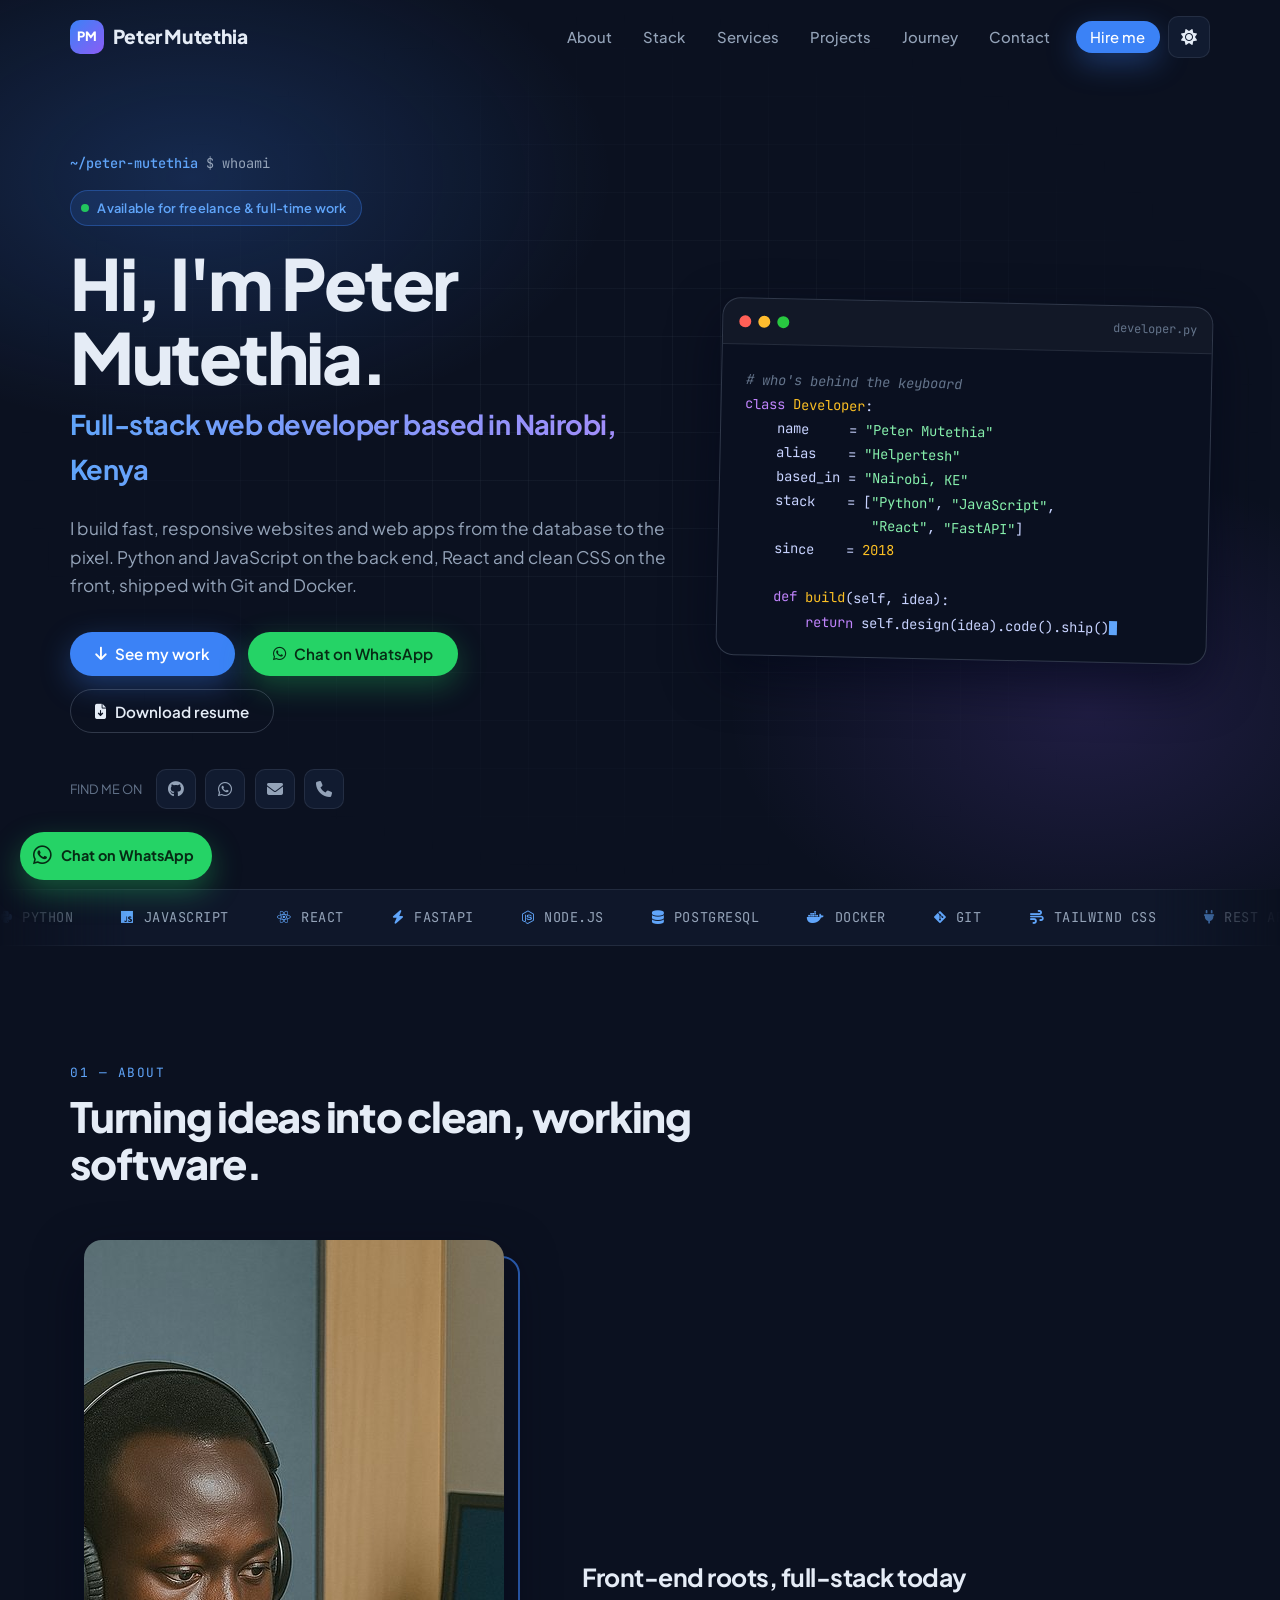
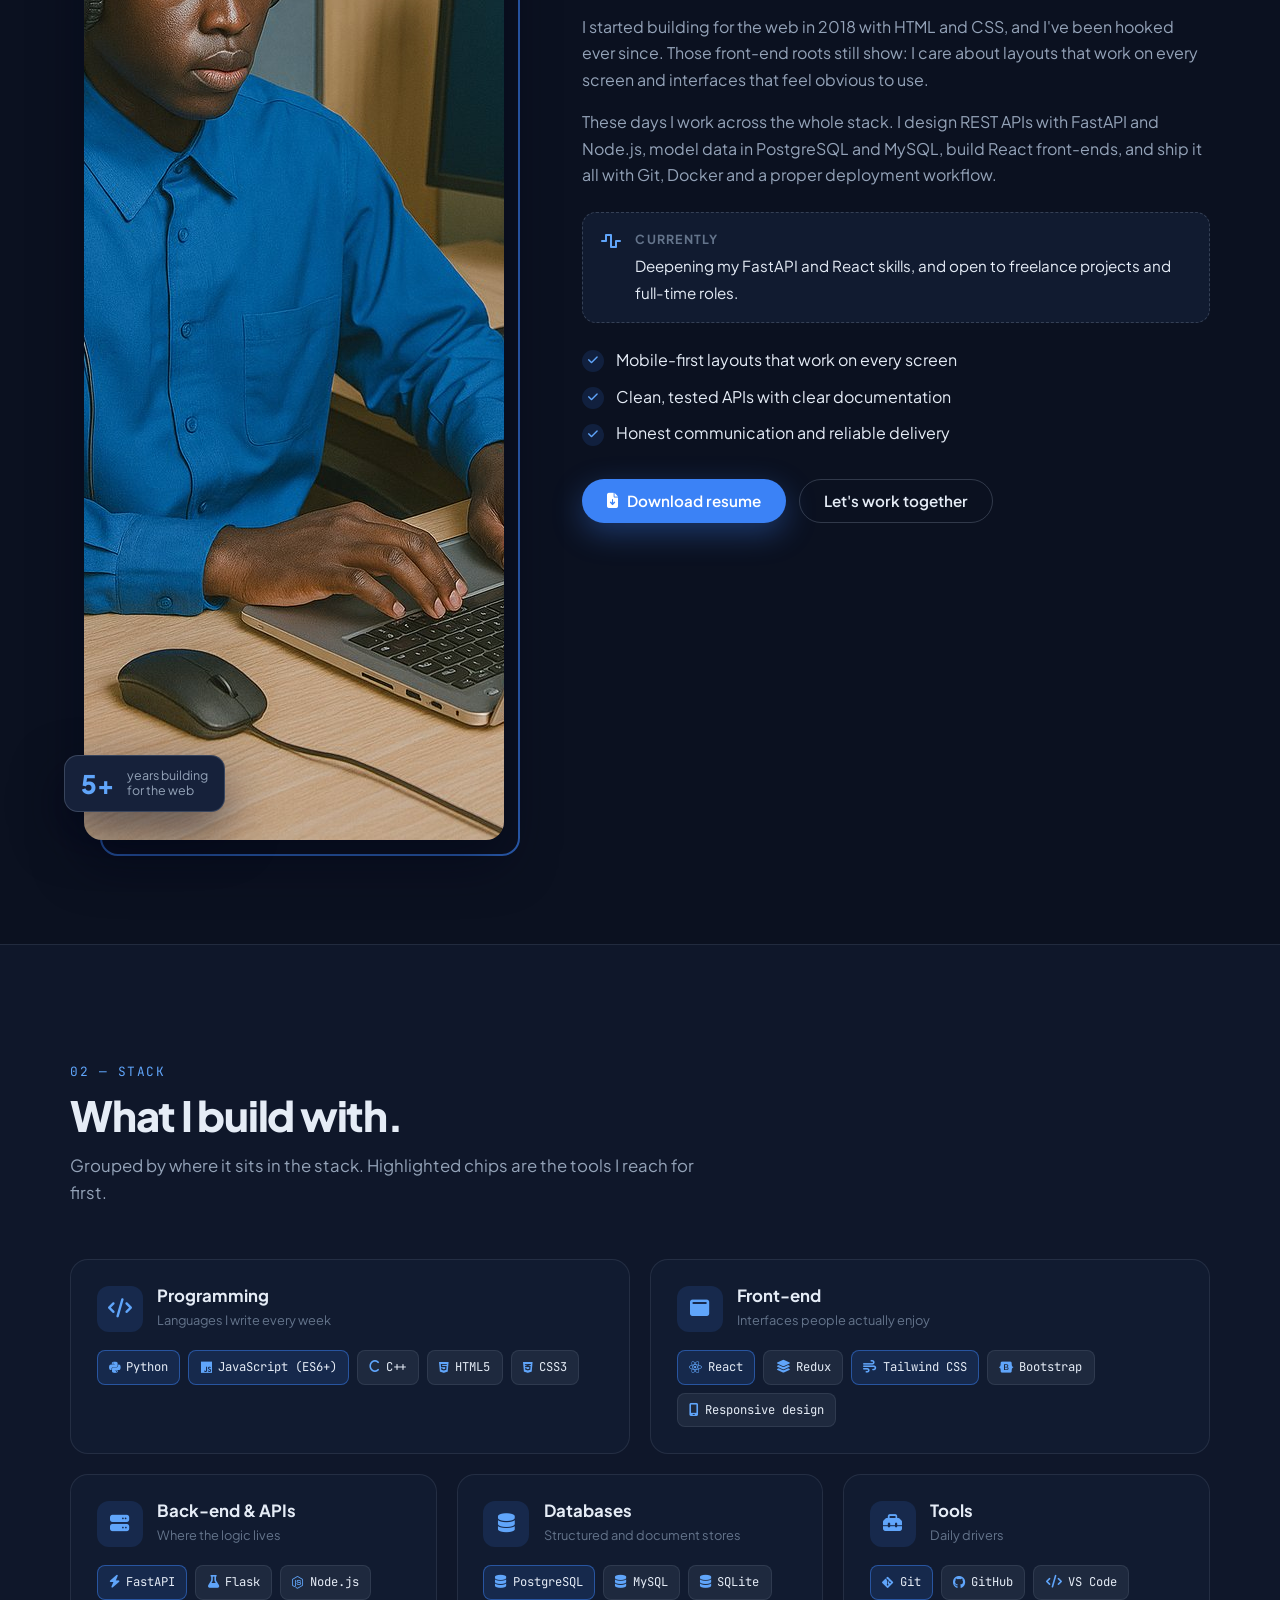
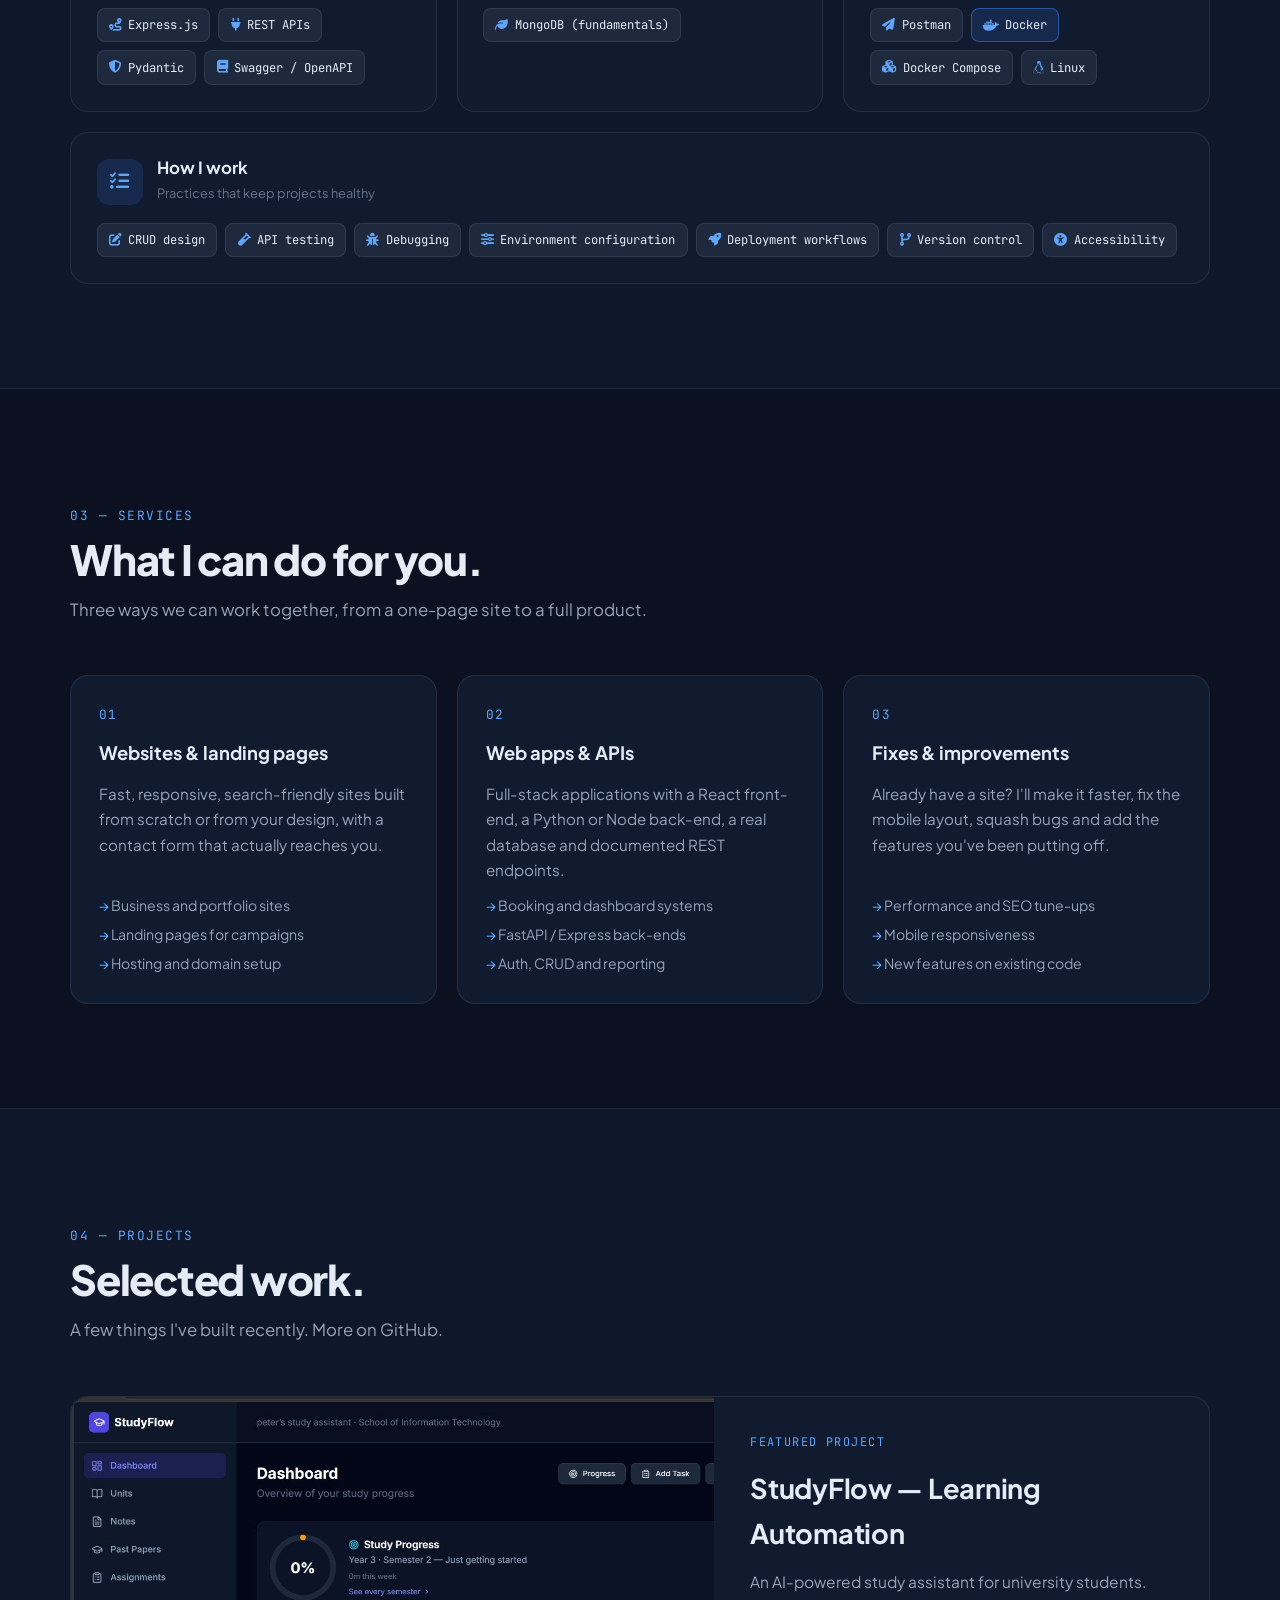
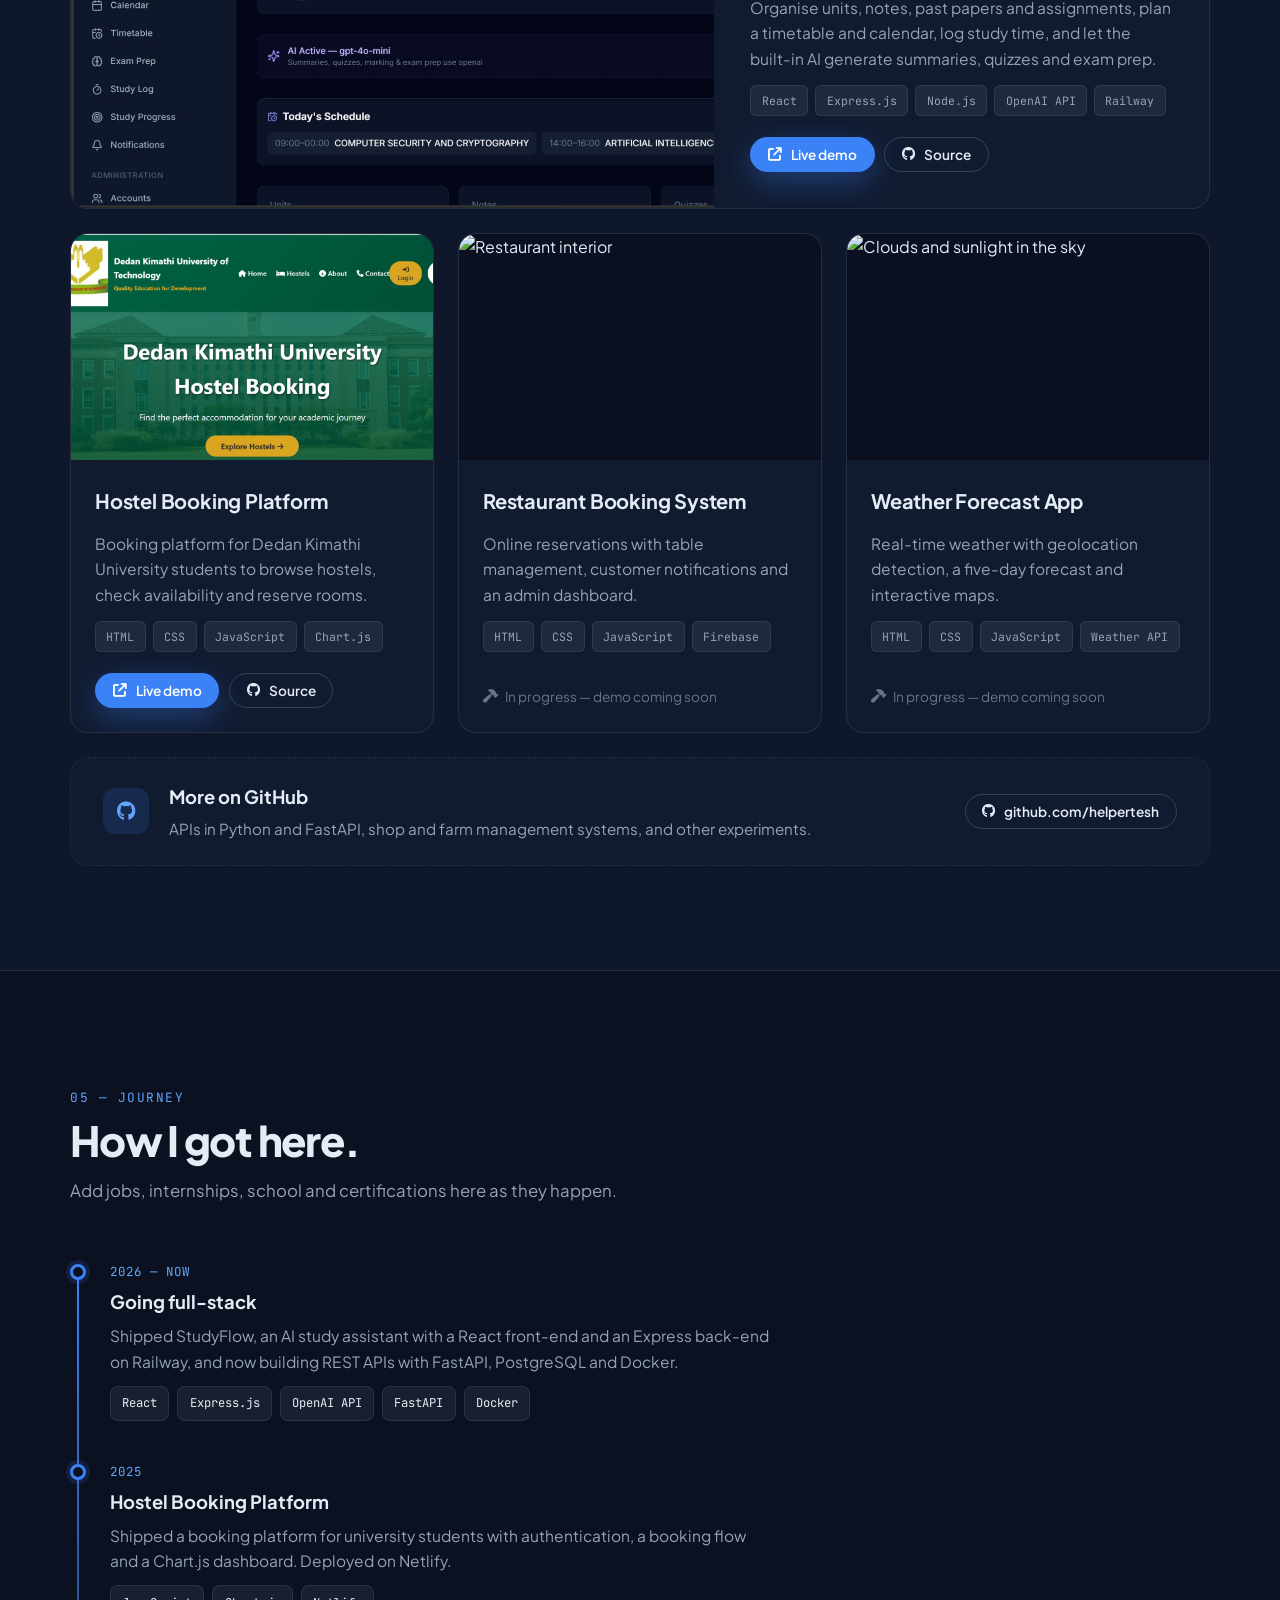
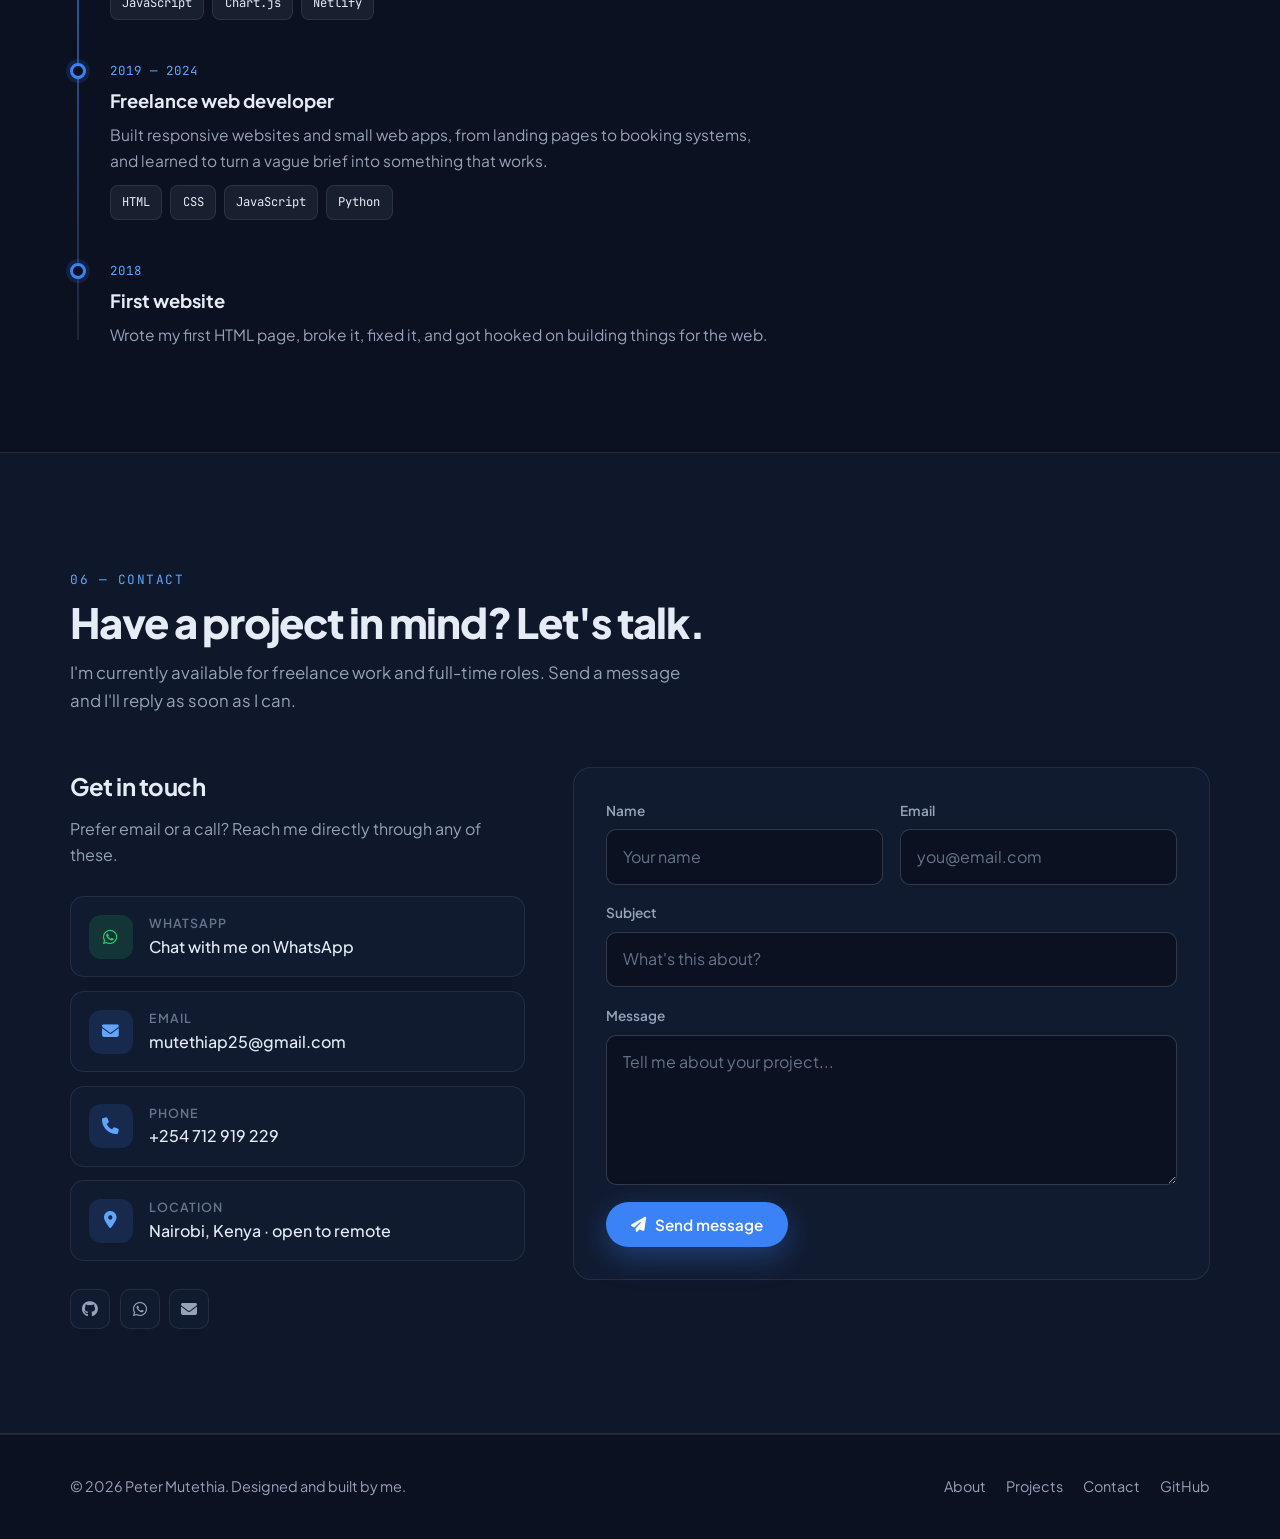
==== index.html @ 131091c8 "Initial commit: portfolio project" ====
<!DOCTYPE html>
<html lang="en" data-theme="dark">
<head>
    <meta charset="UTF-8">
    <meta name="viewport" content="width=device-width, initial-scale=1.0">
    <title>Peter Mutethia | Full-Stack Web Developer</title>
    <meta name="description" content="Peter Mutethia (Helpertesh) is a full-stack web developer in Nairobi, Kenya, building fast, responsive websites and web apps with Python, JavaScript, React and FastAPI.">
    <meta name="theme-color" content="#0b1120">

    <!-- Social sharing (what shows up when you paste the link in WhatsApp, LinkedIn, X) -->
    <meta property="og:type" content="website">
    <meta property="og:title" content="Peter Mutethia | Full-Stack Web Developer">
    <meta property="og:description" content="Fast, responsive websites and web apps. Python, JavaScript, React, FastAPI. Based in Nairobi, Kenya.">
    <meta property="og:image" content="assets/peter.jpg">
    <meta name="twitter:card" content="summary_large_image">

    <link rel="icon" href="data:image/svg+xml,%3Csvg xmlns='http://www.w3.org/2000/svg' viewBox='0 0 64 64'%3E%3Crect width='64' height='64' rx='14' fill='%233b82f6'/%3E%3Ctext x='32' y='43' font-family='Arial' font-weight='700' font-size='32' fill='white' text-anchor='middle'%3EPM%3C/text%3E%3C/svg%3E">
    <link rel="preconnect" href="https://fonts.googleapis.com">
    <link rel="preconnect" href="https://fonts.gstatic.com" crossorigin>
    <link href="https://fonts.googleapis.com/css2?family=Plus+Jakarta+Sans:wght@400;500;600;700;800&family=JetBrains+Mono:wght@400;500&display=swap" rel="stylesheet">
    <link rel="stylesheet" href="https://cdnjs.cloudflare.com/ajax/libs/font-awesome/6.4.0/css/all.min.css">
    <script src="https://cdn.jsdelivr.net/npm/emailjs-com@3.2.0/dist/email.min.js"></script>

    <!-- Structured data so Google understands who this page is about -->
    <script type="application/ld+json">
    {
      "@context": "https://schema.org",
      "@type": "Person",
      "name": "Peter Mutethia",
      "alternateName": "Helpertesh",
      "jobTitle": "Full-Stack Web Developer",
      "email": "mailto:mutethiap25@gmail.com",
      "telephone": "+254712919229",
      "address": { "@type": "PostalAddress", "addressLocality": "Nairobi", "addressCountry": "KE" },
      "sameAs": ["https://github.com/helpertesh"]
    }
    </script>

    <style>
        :root {
            --bg: #0b1120;
            --bg-2: #0f172a;
            --card: #111b30;
            --card-2: #16213a;
            --border: rgba(148, 163, 184, 0.14);
            --border-strong: rgba(148, 163, 184, 0.28);
            --grid: rgba(148, 163, 184, 0.06);
            --text: #e5ecf6;
            --muted: #94a3b8;
            --muted-2: #64748b;
            --accent: #3b82f6;
            --accent-2: #60a5fa;
            --accent-soft: rgba(59, 130, 246, 0.14);
            --glow-1: rgba(59, 130, 246, 0.22);
            --glow-2: rgba(139, 92, 246, 0.16);
            --success: #22c55e;
            --error: #ef4444;
            --radius: 18px;
            --radius-sm: 10px;
            --shadow: 0 20px 50px rgba(2, 6, 23, 0.55);
            --ease: cubic-bezier(0.22, 1, 0.36, 1);
        }
        :root[data-theme="light"] {
            --bg: #f6f8fc;
            --bg-2: #eef2f8;
            --card: #ffffff;
            --card-2: #f1f5fb;
            --border: rgba(15, 23, 42, 0.08);
            --border-strong: rgba(15, 23, 42, 0.16);
            --grid: rgba(15, 23, 42, 0.05);
            --text: #0f172a;
            --muted: #475569;
            --muted-2: #64748b;
            --accent: #2563eb;
            --accent-2: #1d4ed8;
            --accent-soft: rgba(37, 99, 235, 0.1);
            --glow-1: rgba(37, 99, 235, 0.14);
            --glow-2: rgba(139, 92, 246, 0.12);
            --shadow: 0 20px 50px rgba(15, 23, 42, 0.12);
        }

        *, *::before, *::after { box-sizing: border-box; margin: 0; padding: 0; }
        html { scroll-behavior: smooth; }
        body {
            font-family: 'Plus Jakarta Sans', system-ui, -apple-system, 'Segoe UI', sans-serif;
            background: var(--bg); color: var(--text); line-height: 1.65;
            -webkit-font-smoothing: antialiased; overflow-x: hidden;
            transition: background .3s, color .3s;
        }
        img { display: block; max-width: 100%; }
        a { color: inherit; text-decoration: none; }
        ul { list-style: none; }
        button, input, textarea { font: inherit; color: inherit; }
        ::selection { background: var(--accent); color: #fff; }
        .container { width: min(1140px, 100% - 2rem); margin: 0 auto; }
        .mono { font-family: 'JetBrains Mono', monospace; }

        /* ---------- Buttons ---------- */
        .btn {
            display: inline-flex; align-items: center; gap: .55rem;
            padding: .85rem 1.5rem; border-radius: 999px;
            font-weight: 600; font-size: .95rem; line-height: 1;
            border: 1px solid transparent; cursor: pointer; white-space: nowrap;
            transition: transform .25s var(--ease), background .25s, border-color .25s, box-shadow .25s, color .25s;
        }
        .btn:active { transform: translateY(1px) scale(.99); }
        .btn-primary { background: var(--accent); color: #fff; box-shadow: 0 10px 30px rgba(59, 130, 246, 0.35); }
        .btn-primary:hover { background: var(--accent-2); transform: translateY(-2px); box-shadow: 0 14px 34px rgba(59, 130, 246, 0.45); }
        .btn-ghost { background: transparent; color: var(--text); border-color: var(--border-strong); }
        .btn-ghost:hover { border-color: var(--accent-2); color: var(--accent-2); transform: translateY(-2px); }
        .btn-sm { padding: .6rem 1.05rem; font-size: .85rem; }
        .btn:disabled { opacity: .6; cursor: not-allowed; transform: none; }

        /* ---------- Header ---------- */
        .site-header {
            position: fixed; inset: 0 0 auto 0; z-index: 100; padding: 1rem 0;
            transition: padding .3s, background .3s, border-color .3s;
            border-bottom: 1px solid transparent;
        }
        .site-header.scrolled {
            padding: .6rem 0; background: color-mix(in srgb, var(--bg) 80%, transparent);
            backdrop-filter: blur(14px); -webkit-backdrop-filter: blur(14px);
            border-bottom-color: var(--border);
        }
        .nav { display: flex; align-items: center; justify-content: space-between; gap: 1rem; }
        .logo { font-weight: 800; font-size: 1.2rem; letter-spacing: -.02em; display: inline-flex; align-items: center; gap: .55rem; }
        .logo-mark {
            width: 34px; height: 34px; border-radius: 10px;
            background: linear-gradient(135deg, var(--accent), #8b5cf6);
            display: grid; place-items: center; font-size: .8rem; font-weight: 800; color: #fff; letter-spacing: 0;
        }
        .nav-right { display: flex; align-items: center; gap: .5rem; }
        .nav-links { display: flex; align-items: center; gap: .25rem; }
        .nav-links a {
            padding: .5rem .85rem; border-radius: 999px; font-weight: 500; font-size: .93rem; color: var(--muted);
            transition: color .2s, background .2s;
        }
        .nav-links a:hover, .nav-links a.active { color: var(--text); background: color-mix(in srgb, var(--muted) 12%, transparent); }
        .nav-links a.nav-cta { margin-left: .5rem; color: #fff; background: var(--accent); }
        .nav-links a.nav-cta:hover { background: var(--accent-2); color: #fff; }
        .icon-btn {
            width: 42px; height: 42px; border-radius: 10px; display: grid; place-items: center;
            background: var(--card); border: 1px solid var(--border); cursor: pointer; font-size: 1rem; color: var(--text);
            transition: border-color .2s, color .2s, transform .2s;
        }
        .icon-btn:hover { border-color: var(--accent); color: var(--accent-2); }
        .nav-toggle { display: none; }

        /* ---------- Hero ---------- */
        .hero {
            position: relative; overflow: hidden; padding: 9.5rem 0 5rem;
            min-height: min(100svh, 860px); display: flex; align-items: center;
        }
        .hero::before {
            content: ""; position: absolute; inset: 0; pointer-events: none;
            background:
                radial-gradient(700px 420px at 15% 20%, var(--glow-1), transparent 60%),
                radial-gradient(600px 400px at 85% 80%, var(--glow-2), transparent 60%);
        }
        .hero::after {
            content: ""; position: absolute; inset: 0; pointer-events: none;
            background-image: linear-gradient(var(--grid) 1px, transparent 1px), linear-gradient(90deg, var(--grid) 1px, transparent 1px);
            background-size: 48px 48px;
            mask-image: radial-gradient(ellipse at center, #000 20%, transparent 70%);
            -webkit-mask-image: radial-gradient(ellipse at center, #000 20%, transparent 70%);
        }
        .hero .container { position: relative; z-index: 1; }
        .hero-grid { display: grid; grid-template-columns: minmax(0, 1.1fr) minmax(0, .9fr); gap: 3rem; align-items: center; }
        .hero-copy, .hero-code { min-width: 0; }
        .terminal-line { font-family: 'JetBrains Mono', monospace; font-size: .85rem; color: var(--muted); margin-bottom: 1rem; }
        .terminal-line b { color: var(--accent-2); font-weight: 500; }
        .pill {
            display: inline-flex; align-items: center; gap: .55rem; padding: .4rem .9rem .4rem .6rem; border-radius: 999px;
            background: var(--accent-soft); border: 1px solid rgba(59, 130, 246, 0.35);
            color: var(--accent-2); font-size: .8rem; font-weight: 600; letter-spacing: .02em;
        }
        .pill .dot { width: 8px; height: 8px; border-radius: 50%; background: var(--success); animation: pulse 2s infinite; }
        @keyframes pulse {
            0% { box-shadow: 0 0 0 0 rgba(34, 197, 94, .6); }
            70% { box-shadow: 0 0 0 9px rgba(34, 197, 94, 0); }
            100% { box-shadow: 0 0 0 0 rgba(34, 197, 94, 0); }
        }
        .hero h1 { margin: 1.25rem 0 .5rem; font-size: clamp(2.6rem, 6vw, 4.4rem); line-height: 1.05; font-weight: 800; letter-spacing: -.035em; }
        .hero-role {
            font-size: clamp(1.2rem, 2.6vw, 1.7rem); font-weight: 700; letter-spacing: -.02em;
            background: linear-gradient(90deg, var(--accent-2), #a78bfa);
            -webkit-background-clip: text; background-clip: text; color: transparent;
        }
        .lead { margin: 1.4rem 0 2rem; max-width: 52ch; color: var(--muted); font-size: 1.08rem; }
        .hero-actions { display: flex; flex-wrap: wrap; gap: .8rem; }
        .hero-social { display: flex; align-items: center; gap: .6rem; margin-top: 2.25rem; }
        .hero-social span { font-size: .8rem; color: var(--muted-2); margin-right: .25rem; }
        .icon-link {
            width: 40px; height: 40px; border-radius: 10px; display: grid; place-items: center;
            border: 1px solid var(--border); background: var(--card); color: var(--muted); transition: all .25s var(--ease);
        }
        .icon-link:hover { color: var(--accent-2); border-color: var(--accent); background: var(--accent-soft); transform: translateY(-2px); }

        .code-window {
            border-radius: var(--radius); background: #0a1020; border: 1px solid rgba(148,163,184,.28);
            box-shadow: var(--shadow); overflow: hidden; transform: rotate(1.2deg); transition: transform .6s var(--ease);
        }
        .code-window:hover { transform: rotate(0deg) translateY(-4px); }
        .code-bar { display: flex; align-items: center; gap: .45rem; padding: .8rem 1rem; background: rgba(255,255,255,.03); border-bottom: 1px solid rgba(148,163,184,.14); }
        .code-bar i { width: 12px; height: 12px; border-radius: 50%; display: block; }
        .code-bar i:nth-child(1) { background: #ff5f57; } .code-bar i:nth-child(2) { background: #febc2e; } .code-bar i:nth-child(3) { background: #28c840; }
        .code-bar span { margin-left: auto; font-family: 'JetBrains Mono', monospace; font-size: .75rem; color: #64748b; }
        .code-window pre { margin: 0; padding: 1.4rem 1.5rem; font-family: 'JetBrains Mono', monospace; font-size: .86rem; line-height: 1.75; color: #c7d2fe; overflow-x: auto; }
        .kw { color: #c084fc; } .fn { color: #fbbf24; } .str { color: #86efac; } .pr { color: #7dd3fc; } .cm { color: #64748b; font-style: italic; }
        .cursor { display: inline-block; width: 8px; height: 1em; background: #60a5fa; vertical-align: -2px; animation: blink 1s steps(2) infinite; }
        @keyframes blink { to { visibility: hidden; } }

        /* ---------- Ticker ---------- */
        .ticker {
            border-top: 1px solid var(--border); border-bottom: 1px solid var(--border);
            background: var(--bg-2); overflow: hidden; padding: 1rem 0;
            mask-image: linear-gradient(90deg, transparent, #000 10%, #000 90%, transparent);
            -webkit-mask-image: linear-gradient(90deg, transparent, #000 10%, #000 90%, transparent);
        }
        .ticker-track { display: flex; gap: 3rem; width: max-content; animation: scroll 36s linear infinite; }
        .ticker-track span { display: inline-flex; align-items: center; gap: .6rem; font-family: 'JetBrains Mono', monospace; font-size: .85rem; color: var(--muted); letter-spacing: .04em; text-transform: uppercase; }
        .ticker-track span i { color: var(--accent-2); }
        @keyframes scroll { to { transform: translateX(-50%); } }

        /* ---------- Sections ---------- */
        .section { padding: 6.5rem 0; }
        .section-alt { background: var(--bg-2); border-top: 1px solid var(--border); border-bottom: 1px solid var(--border); }
        .section-head { max-width: 640px; margin-bottom: 3.25rem; }
        .section-head .eyebrow { font-family: 'JetBrains Mono', monospace; font-size: .8rem; letter-spacing: .12em; text-transform: uppercase; color: var(--accent-2); margin-bottom: .6rem; }
        .section-head h2 { font-size: clamp(1.9rem, 4vw, 2.6rem); letter-spacing: -.03em; font-weight: 800; line-height: 1.15; }
        .section-head p { margin-top: .75rem; color: var(--muted); font-size: 1.05rem; }

        /* ---------- About ---------- */
        .about-grid { display: grid; grid-template-columns: minmax(0, 5fr) minmax(0, 7fr); gap: 4rem; align-items: center; }
        .about-photo { position: relative; max-width: 420px; justify-self: center; }
        .about-photo::before { content: ""; position: absolute; inset: 0; border-radius: var(--radius); border: 2px solid var(--accent); transform: translate(16px, 16px); opacity: .7; z-index: 0; }
        .about-photo img { position: relative; z-index: 1; border-radius: var(--radius); aspect-ratio: 4 / 5; object-fit: cover; object-position: center top; box-shadow: var(--shadow); }
        .about-badge {
            position: absolute; z-index: 2; left: -1.25rem; bottom: 1.75rem;
            background: var(--card-2); border: 1px solid var(--border-strong); border-radius: 14px; padding: .8rem 1rem; box-shadow: var(--shadow);
            display: flex; align-items: center; gap: .8rem;
        }
        .about-badge .num { font-size: 1.6rem; font-weight: 800; line-height: 1; color: var(--accent-2); }
        .about-badge .lbl { font-size: .78rem; color: var(--muted); line-height: 1.2; }
        .about-text h3 { font-size: 1.55rem; letter-spacing: -.02em; margin-bottom: 1rem; }
        .about-text p { color: var(--muted); margin-bottom: 1rem; }
        .now-box {
            display: flex; gap: .9rem; align-items: flex-start; margin: 1.5rem 0;
            padding: 1rem 1.1rem; border-radius: 14px; background: var(--card); border: 1px dashed var(--border-strong);
        }
        .now-box i { color: var(--accent-2); margin-top: .25rem; }
        .now-box strong { display: block; font-size: .78rem; letter-spacing: .1em; text-transform: uppercase; color: var(--muted-2); margin-bottom: .2rem; }
        .now-box span { color: var(--text); font-size: .95rem; }
        .checklist { display: grid; gap: .65rem; margin: 0 0 2rem; }
        .checklist li { display: flex; align-items: flex-start; gap: .75rem; }
        .checklist i { flex: none; width: 22px; height: 22px; border-radius: 50%; display: grid; place-items: center; background: var(--accent-soft); color: var(--accent-2); font-size: .7rem; margin-top: .2rem; }
        .about-actions { display: flex; flex-wrap: wrap; gap: .8rem; }

        /* ---------- Stack (bento) ---------- */
        .stack-grid { display: grid; grid-template-columns: repeat(6, 1fr); gap: 1.25rem; }
        .stack-card {
            position: relative; overflow: hidden; grid-column: span 2;
            padding: 1.6rem; border-radius: var(--radius); background: var(--card); border: 1px solid var(--border);
            transition: transform .35s var(--ease), border-color .3s, box-shadow .3s;
        }
        .stack-card.wide { grid-column: span 3; }
        .stack-card.full { grid-column: span 6; }
        .stack-card::after { content: ""; position: absolute; inset: 0; opacity: 0; transition: opacity .3s; background: radial-gradient(400px 160px at 20% 0%, var(--glow-1), transparent 60%); pointer-events: none; }
        .stack-card:hover { transform: translateY(-6px); border-color: rgba(59,130,246,.45); box-shadow: var(--shadow); }
        .stack-card:hover::after { opacity: 1; }
        .stack-card > * { position: relative; z-index: 1; }
        .stack-top { display: flex; align-items: center; gap: .9rem; margin-bottom: 1.1rem; }
        .stack-icon { width: 46px; height: 46px; border-radius: 12px; display: grid; place-items: center; background: var(--accent-soft); color: var(--accent-2); font-size: 1.2rem; flex: none; }
        .stack-card h3 { font-size: 1.05rem; line-height: 1.2; }
        .stack-card .stack-sub { font-size: .8rem; color: var(--muted-2); }
        .chips { display: flex; flex-wrap: wrap; gap: .5rem; }
        .chips li {
            font-family: 'JetBrains Mono', monospace; font-size: .76rem; padding: .4rem .7rem; border-radius: 8px;
            background: color-mix(in srgb, var(--muted) 10%, transparent); color: var(--text); border: 1px solid var(--border);
            display: inline-flex; align-items: center; gap: .4rem; transition: border-color .2s, color .2s;
        }
        .chips li i { color: var(--accent-2); font-size: .8rem; }
        .chips li.hot { border-color: rgba(59,130,246,.5); background: var(--accent-soft); }
        .stack-card:hover .chips li { border-color: var(--border-strong); }

        /* ---------- Services ---------- */
        .services-grid { display: grid; grid-template-columns: repeat(3, 1fr); gap: 1.25rem; }
        .service-card {
            padding: 1.75rem; border-radius: var(--radius); background: var(--card); border: 1px solid var(--border);
            display: flex; flex-direction: column; gap: .8rem; transition: transform .35s var(--ease), border-color .3s, box-shadow .3s;
        }
        .service-card:hover { transform: translateY(-6px); border-color: rgba(59,130,246,.45); box-shadow: var(--shadow); }
        .service-num { font-family: 'JetBrains Mono', monospace; font-size: .8rem; color: var(--accent-2); letter-spacing: .1em; }
        .service-card h3 { font-size: 1.15rem; }
        .service-card p { color: var(--muted); font-size: .95rem; flex: 1; }
        .service-card ul { display: grid; gap: .35rem; font-size: .88rem; color: var(--muted); }
        .service-card ul li::before { content: "→ "; color: var(--accent-2); }

        /* ---------- Timeline ---------- */
        .timeline { position: relative; max-width: 760px; }
        .timeline::before { content: ""; position: absolute; left: 7px; top: 8px; bottom: 8px; width: 2px; background: linear-gradient(var(--accent), var(--border)); }
        .tl-item { position: relative; padding: 0 0 2.25rem 2.5rem; }
        .tl-item:last-child { padding-bottom: 0; }
        .tl-item::before {
            content: ""; position: absolute; left: 0; top: .45rem; width: 16px; height: 16px; border-radius: 50%;
            background: var(--bg); border: 3px solid var(--accent); box-shadow: 0 0 0 4px var(--accent-soft);
        }
        .tl-date { font-family: 'JetBrains Mono', monospace; font-size: .78rem; letter-spacing: .08em; text-transform: uppercase; color: var(--accent-2); }
        .tl-item h3 { font-size: 1.15rem; margin: .25rem 0 .35rem; }
        .tl-item p { color: var(--muted); font-size: .97rem; max-width: 60ch; }
        .tl-item .chips { margin-top: .7rem; }

        /* ---------- Projects ---------- */
        .projects-grid { display: grid; grid-template-columns: repeat(3, 1fr); gap: 1.5rem; }
        .project-card {
            display: flex; flex-direction: column; overflow: hidden;
            border-radius: var(--radius); background: var(--card); border: 1px solid var(--border);
            transition: transform .35s var(--ease), border-color .3s, box-shadow .3s;
        }
        .project-card:hover { transform: translateY(-6px); border-color: var(--border-strong); box-shadow: var(--shadow); }
        .project-card.featured { grid-column: span 3; display: grid; grid-template-columns: minmax(0, 1.3fr) minmax(0, 1fr); }
        .project-thumb { position: relative; display: block; overflow: hidden; aspect-ratio: 16 / 10; background: #0a1020; }
        .project-card.featured .project-thumb { aspect-ratio: auto; min-height: 320px; }
        .project-thumb img { width: 100%; height: 100%; object-fit: cover; object-position: top; transition: transform .7s var(--ease); }
        .project-card:hover .project-thumb img { transform: scale(1.05); }
        .project-thumb .overlay { position: absolute; inset: 0; display: grid; place-items: center; background: rgba(11, 17, 32, 0.55); opacity: 0; transition: opacity .3s; }
        .project-thumb:hover .overlay, .project-thumb:focus-visible .overlay { opacity: 1; }
        .project-thumb .overlay span { display: inline-flex; align-items: center; gap: .5rem; padding: .7rem 1.2rem; border-radius: 999px; background: #fff; color: #0b1120; font-weight: 700; font-size: .9rem; }
        .project-body { padding: 1.5rem; display: flex; flex-direction: column; gap: .85rem; flex: 1; }
        .project-card.featured .project-body { padding: 2.25rem; justify-content: center; }
        .project-kicker { font-family: 'JetBrains Mono', monospace; font-size: .74rem; letter-spacing: .12em; text-transform: uppercase; color: var(--accent-2); }
        .project-body h3 { font-size: 1.25rem; letter-spacing: -.01em; }
        .project-card.featured h3 { font-size: 1.7rem; }
        .project-body p { color: var(--muted); font-size: .97rem; }
        .tags { display: flex; flex-wrap: wrap; gap: .45rem; }
        .tags li { font-family: 'JetBrains Mono', monospace; font-size: .72rem; padding: .3rem .65rem; border-radius: 6px; background: color-mix(in srgb, var(--muted) 10%, transparent); color: var(--muted); border: 1px solid var(--border); }
        .project-links { display: flex; flex-wrap: wrap; gap: .6rem; margin-top: auto; padding-top: .5rem; }
        .soon { font-size: .85rem; color: var(--muted-2); display: inline-flex; align-items: center; gap: .45rem; }
        .more-card { grid-column: 1 / -1; flex-direction: row; align-items: center; gap: 1.25rem; padding: 1.5rem 2rem; border-style: dashed; }
        .more-card .stack-icon { margin: 0; }
        .more-card h3 { font-size: 1.15rem; margin-bottom: .2rem; }
        .more-card p { color: var(--muted); font-size: .95rem; }
        .more-card .btn { margin-left: auto; }

        /* ---------- Contact ---------- */
        .contact-grid { display: grid; grid-template-columns: minmax(0, 5fr) minmax(0, 7fr); gap: 3rem; align-items: start; }
        .contact-aside h3 { font-size: 1.5rem; letter-spacing: -.02em; margin-bottom: .6rem; }
        .contact-aside > p { color: var(--muted); margin-bottom: 1.75rem; }
        .contact-list { display: grid; gap: .85rem; margin-bottom: 1.75rem; }
        .contact-list li { display: flex; align-items: center; gap: 1rem; padding: 1rem 1.1rem; border-radius: 14px; background: var(--card); border: 1px solid var(--border); transition: border-color .25s, transform .25s var(--ease); }
        .contact-list li:hover { border-color: rgba(59,130,246,.45); transform: translateX(4px); }
        .contact-icon { flex: none; width: 44px; height: 44px; border-radius: 12px; display: grid; place-items: center; background: var(--accent-soft); color: var(--accent-2); font-size: 1.05rem; }
        .contact-list strong { display: block; font-size: .78rem; color: var(--muted-2); text-transform: uppercase; letter-spacing: .08em; font-weight: 600; }
        .contact-list a, .contact-list span.val { font-weight: 500; }
        .contact-list a:hover { color: var(--accent-2); }
        .social-row { display: flex; gap: .6rem; }
        .contact-form { padding: 2rem; border-radius: var(--radius); background: var(--card); border: 1px solid var(--border); display: grid; gap: 1.1rem; }
        .form-row { display: grid; grid-template-columns: 1fr 1fr; gap: 1.1rem; }
        .field { display: grid; gap: .45rem; }
        .field label { font-size: .85rem; font-weight: 600; color: var(--muted); }
        .field input, .field textarea { width: 100%; padding: .85rem 1rem; border-radius: var(--radius-sm); background: var(--bg); border: 1px solid var(--border-strong); color: var(--text); transition: border-color .2s, box-shadow .2s; }
        .field input::placeholder, .field textarea::placeholder { color: var(--muted-2); }
        .field input:focus, .field textarea:focus { outline: none; border-color: var(--accent); box-shadow: 0 0 0 4px rgba(59,130,246,.18); }
        .field textarea { resize: vertical; min-height: 150px; }
        .contact-form .btn { justify-self: start; }

        /* ---------- WhatsApp ---------- */
        .wa { --wa: #25d366; }
        .icon-link.wa:hover, .contact-list li.wa:hover { border-color: var(--wa); }
        .icon-link.wa:hover { color: var(--wa); background: rgba(37, 211, 102, .12); }
        .contact-list li.wa .contact-icon { background: rgba(37, 211, 102, .14); color: var(--wa); }
        .contact-list li.wa a:hover { color: var(--wa); }
        .btn-wa { background: #25d366; color: #062b14; box-shadow: 0 10px 30px rgba(37, 211, 102, .3); }
        .btn-wa:hover { background: #2ee07a; transform: translateY(-2px); box-shadow: 0 14px 34px rgba(37, 211, 102, .4); color: #062b14; }
        .wa-float {
            position: fixed; left: 1.25rem; bottom: 1.25rem; z-index: 95;
            display: inline-flex; align-items: center; gap: .6rem; padding: .75rem 1.1rem .75rem .8rem;
            border-radius: 999px; background: #25d366; color: #062b14; font-weight: 700; font-size: .9rem;
            box-shadow: 0 12px 30px rgba(37, 211, 102, .35); transition: transform .25s var(--ease), box-shadow .25s;
        }
        .wa-float i { font-size: 1.35rem; }
        .wa-float:hover { transform: translateY(-3px); box-shadow: 0 16px 36px rgba(37, 211, 102, .45); }
        @media (max-width: 768px) {
            .wa-float { padding: .8rem; }
            .wa-float span { display: none; }
        }

        /* ---------- Footer ---------- */
        .site-footer { padding: 2.5rem 0; border-top: 1px solid var(--border); }
        .footer-inner { display: flex; flex-wrap: wrap; align-items: center; justify-content: space-between; gap: 1rem; color: var(--muted); font-size: .9rem; }
        .footer-links { display: flex; gap: 1.25rem; }
        .footer-links a:hover { color: var(--accent-2); }

        /* ---------- Toast + back to top ---------- */
        .toast {
            position: fixed; left: 50%; bottom: 1.5rem; z-index: 200; transform: translate(-50%, 20px); opacity: 0; pointer-events: none;
            padding: .9rem 1.3rem; border-radius: 12px; font-weight: 600; font-size: .92rem;
            background: var(--card-2); border: 1px solid var(--border-strong); color: var(--text); box-shadow: var(--shadow);
            transition: transform .35s var(--ease), opacity .3s; display: flex; align-items: center; gap: .6rem; max-width: calc(100% - 2rem);
        }
        .toast.show { transform: translate(-50%, 0); opacity: 1; }
        .toast.success { border-color: rgba(34,197,94,.5); } .toast.success i { color: var(--success); }
        .toast.error { border-color: rgba(239,68,68,.5); } .toast.error i { color: var(--error); }
        .to-top {
            position: fixed; right: 1.25rem; bottom: 1.25rem; z-index: 90; width: 44px; height: 44px; border-radius: 12px; display: grid; place-items: center;
            background: var(--card-2); border: 1px solid var(--border-strong); color: var(--text); cursor: pointer;
            opacity: 0; transform: translateY(10px); pointer-events: none; transition: opacity .3s, transform .3s var(--ease), border-color .2s;
        }
        .to-top.show { opacity: 1; transform: none; pointer-events: auto; }
        .to-top:hover { border-color: var(--accent); color: var(--accent-2); }

        /* ---------- Reveal ---------- */
        .reveal { opacity: 0; transform: translateY(24px); transition: opacity .7s var(--ease), transform .7s var(--ease); }
        .reveal.visible { opacity: 1; transform: none; }
        .delay-1 { transition-delay: .12s; } .delay-2 { transition-delay: .24s; } .delay-3 { transition-delay: .36s; }
        @media (prefers-reduced-motion: reduce) {
            *, *::before, *::after { animation: none !important; transition: none !important; }
            .reveal { opacity: 1; transform: none; } html { scroll-behavior: auto; }
        }

        /* ---------- Responsive ---------- */
        @media (max-width: 1024px) {
            .hero-grid { grid-template-columns: 1fr; gap: 2.5rem; }
            .code-window { max-width: 560px; transform: none; }
            .projects-grid, .services-grid { grid-template-columns: repeat(2, 1fr); }
            .project-card.featured { grid-column: span 2; grid-template-columns: 1fr; }
            .project-card.featured .project-thumb { aspect-ratio: 16 / 9; min-height: 0; }
            .stack-grid { grid-template-columns: repeat(2, 1fr); }
            .stack-card, .stack-card.wide { grid-column: span 1; }
            .stack-card.full { grid-column: span 2; }
            .about-grid { grid-template-columns: 1fr; gap: 3rem; }
            .about-photo { max-width: 360px; }
            .contact-grid { grid-template-columns: 1fr; }
        }
        @media (max-width: 768px) {
            .section { padding: 4.5rem 0; }
            .hero { padding: 7.5rem 0 4rem; min-height: 0; }
            .nav-toggle { display: grid; }
            .nav-links {
                position: absolute; top: calc(100% + .5rem); left: 1rem; right: 1rem;
                flex-direction: column; align-items: stretch; gap: .25rem; padding: .75rem;
                background: var(--bg-2); border: 1px solid var(--border-strong); border-radius: 14px; box-shadow: var(--shadow);
                opacity: 0; transform: translateY(-8px); pointer-events: none; transition: opacity .25s, transform .25s var(--ease);
            }
            .nav-links.open { opacity: 1; transform: none; pointer-events: auto; }
            .nav-links a { padding: .8rem 1rem; }
            .nav-links a.nav-cta { margin: .35rem 0 0; justify-content: center; }
            .projects-grid, .services-grid, .stack-grid { grid-template-columns: 1fr; }
            .project-card.featured, .stack-card.full { grid-column: span 1; }
            .more-card { flex-direction: column; align-items: flex-start; }
            .more-card .btn { margin-left: 0; }
            .form-row { grid-template-columns: 1fr; }
            .contact-form { padding: 1.4rem; }
            .about-badge { left: 0; bottom: -1rem; }
            .about-photo { width: calc(100% - 12px); }
            .about-photo::before { transform: translate(12px, 12px); }
            .code-window pre { font-size: .78rem; padding: 1.1rem; }
            .footer-inner { justify-content: center; text-align: center; }
        }
    </style>
</head>
<body>

    <header class="site-header" id="top">
        <div class="container nav">
            <a href="#top" class="logo"><span class="logo-mark">PM</span>Peter Mutethia</a>
            <div class="nav-right">
                <ul class="nav-links" id="navLinks">
                    <li><a href="#about">About</a></li>
                    <li><a href="#stack">Stack</a></li>
                    <li><a href="#services">Services</a></li>
                    <li><a href="#projects">Projects</a></li>
                    <li><a href="#journey">Journey</a></li>
                    <li><a href="#contact">Contact</a></li>
                    <li><a href="#contact" class="btn btn-primary btn-sm nav-cta">Hire me</a></li>
                </ul>
                <button type="button" class="icon-btn" id="themeToggle" aria-label="Switch to light theme" title="Toggle theme"><i class="fas fa-sun"></i></button>
                <button type="button" class="icon-btn nav-toggle" aria-label="Toggle menu" aria-expanded="false" aria-controls="navLinks"><i class="fas fa-bars"></i></button>
            </div>
        </div>
    </header>

    <main>
        <!-- ============ HERO ============ -->
        <section class="hero" id="home">
            <div class="container hero-grid">
                <div class="hero-copy reveal">
                    <p class="terminal-line"><b>~/peter-mutethia</b> $ whoami</p>
                    <span class="pill"><span class="dot"></span> Available for freelance &amp; full-time work</span>
                    <h1>Hi, I'm Peter Mutethia.</h1>
                    <p class="hero-role">Full-stack web developer based in Nairobi, Kenya</p>
                    <p class="lead">I build fast, responsive websites and web apps from the database to the pixel. Python and JavaScript on the back end, React and clean CSS on the front, shipped with Git and Docker.</p>
                    <div class="hero-actions">
                        <a href="#projects" class="btn btn-primary"><i class="fas fa-arrow-down"></i> See my work</a>
                        <a href="https://wa.me/254712919229?text=Hi%20Peter%2C%20I%20found%20your%20portfolio%20and%20would%20like%20to%20talk%20about%20a%20project." target="_blank" rel="noopener" class="btn btn-wa"><i class="fab fa-whatsapp"></i> Chat on WhatsApp</a>
                        <a href="Peter-Mutethia-Resume.pdf" class="btn btn-ghost" download><i class="fas fa-file-arrow-down"></i> Download resume</a>
                    </div>
                    <div class="hero-social">
                        <span>FIND ME ON</span>
                        <!-- EDIT: add LinkedIn / X / etc. by copying one of these lines and changing the href + icon -->
                        <a class="icon-link" href="https://github.com/helpertesh" target="_blank" rel="noopener" aria-label="GitHub"><i class="fab fa-github"></i></a>
                        <a class="icon-link wa" href="https://wa.me/254712919229?text=Hi%20Peter%2C%20I%20found%20your%20portfolio%20and%20would%20like%20to%20talk%20about%20a%20project." target="_blank" rel="noopener" aria-label="WhatsApp"><i class="fab fa-whatsapp"></i></a>
                        <a class="icon-link" href="mailto:mutethiap25@gmail.com" aria-label="Email"><i class="fas fa-envelope"></i></a>
                        <a class="icon-link" href="tel:+254712919229" aria-label="Phone"><i class="fas fa-phone"></i></a>
                    </div>
                </div>

                <div class="hero-code reveal delay-1">
                    <div class="code-window" aria-hidden="true">
                        <div class="code-bar"><i></i><i></i><i></i><span>developer.py</span></div>
<pre><span class="cm"># who's behind the keyboard</span>
<span class="kw">class</span> <span class="fn">Developer</span>:
    name     = <span class="str">"Peter Mutethia"</span>
    alias    = <span class="str">"Helpertesh"</span>
    based_in = <span class="str">"Nairobi, KE"</span>
    stack    = [<span class="str">"Python"</span>, <span class="str">"JavaScript"</span>,
                <span class="str">"React"</span>, <span class="str">"FastAPI"</span>]
    since    = <span class="fn">2018</span>

    <span class="kw">def</span> <span class="fn">build</span>(self, idea):
        <span class="kw">return</span> self.design(idea).code().ship()<span class="cursor"></span></pre>
                    </div>
                </div>
            </div>
        </section>

        <!-- ============ TICKER ============ -->
        <div class="ticker" aria-hidden="true">
            <div class="ticker-track" id="ticker">
                <span><i class="fab fa-python"></i>Python</span>
                <span><i class="fab fa-js"></i>JavaScript</span>
                <span><i class="fab fa-react"></i>React</span>
                <span><i class="fas fa-bolt"></i>FastAPI</span>
                <span><i class="fab fa-node-js"></i>Node.js</span>
                <span><i class="fas fa-database"></i>PostgreSQL</span>
                <span><i class="fab fa-docker"></i>Docker</span>
                <span><i class="fab fa-git-alt"></i>Git</span>
                <span><i class="fas fa-wind"></i>Tailwind CSS</span>
                <span><i class="fas fa-plug"></i>REST APIs</span>
                <span><i class="fab fa-linux"></i>Linux</span>
            </div>
        </div>

        <!-- ============ ABOUT ============ -->
        <section class="section" id="about">
            <div class="container">
                <header class="section-head reveal">
                    <p class="eyebrow">01 &mdash; About</p>
                    <h2>Turning ideas into clean, working software.</h2>
                </header>
                <div class="about-grid">
                    <div class="about-photo reveal">
                        <img src="assets/peter.jpg" alt="Peter Mutethia working at a laptop" width="800" height="1200" loading="lazy">
                        <div class="about-badge">
                            <span class="num">5+</span>
                            <span class="lbl">years building<br>for the web</span>
                        </div>
                    </div>
                    <div class="about-text reveal delay-1">
                        <h3>Front-end roots, full-stack today</h3>
                        <p>I started building for the web in 2018 with HTML and CSS, and I've been hooked ever since. Those front-end roots still show: I care about layouts that work on every screen and interfaces that feel obvious to use.</p>
                        <p>These days I work across the whole stack. I design REST APIs with FastAPI and Node.js, model data in PostgreSQL and MySQL, build React front-ends, and ship it all with Git, Docker and a proper deployment workflow.</p>
                        <div class="now-box">
                            <i class="fas fa-wave-square"></i>
                            <div>
                                <strong>Currently</strong>
                                <span>Deepening my FastAPI and React skills, and open to freelance projects and full-time roles.</span>
                            </div>
                        </div>
                        <ul class="checklist">
                            <li><i class="fas fa-check"></i> Mobile-first layouts that work on every screen</li>
                            <li><i class="fas fa-check"></i> Clean, tested APIs with clear documentation</li>
                            <li><i class="fas fa-check"></i> Honest communication and reliable delivery</li>
                        </ul>
                        <div class="about-actions">
                            <a href="Peter-Mutethia-Resume.pdf" class="btn btn-primary" download><i class="fas fa-file-arrow-down"></i> Download resume</a>
                            <a href="#contact" class="btn btn-ghost">Let's work together</a>
                        </div>
                    </div>
                </div>
            </div>
        </section>

        <!-- ============ STACK ============ -->
        <section class="section section-alt" id="stack">
            <div class="container">
                <header class="section-head reveal">
                    <p class="eyebrow">02 &mdash; Stack</p>
                    <h2>What I build with.</h2>
                    <p>Grouped by where it sits in the stack. Highlighted chips are the tools I reach for first.</p>
                </header>
                <!-- EDIT: add a tool by copying a <li> inside the right card. Add class="hot" to highlight it. -->
                <div class="stack-grid">
                    <article class="stack-card wide reveal">
                        <div class="stack-top">
                            <div class="stack-icon"><i class="fas fa-code"></i></div>
                            <div><h3>Programming</h3><span class="stack-sub">Languages I write every week</span></div>
                        </div>
                        <ul class="chips">
                            <li class="hot"><i class="fab fa-python"></i>Python</li>
                            <li class="hot"><i class="fab fa-js"></i>JavaScript (ES6+)</li>
                            <li><i class="fas fa-c"></i>C++</li>
                            <li><i class="fab fa-html5"></i>HTML5</li>
                            <li><i class="fab fa-css3-alt"></i>CSS3</li>
                        </ul>
                    </article>
                    <article class="stack-card wide reveal delay-1">
                        <div class="stack-top">
                            <div class="stack-icon"><i class="fas fa-window-maximize"></i></div>
                            <div><h3>Front-end</h3><span class="stack-sub">Interfaces people actually enjoy</span></div>
                        </div>
                        <ul class="chips">
                            <li class="hot"><i class="fab fa-react"></i>React</li>
                            <li><i class="fas fa-layer-group"></i>Redux</li>
                            <li class="hot"><i class="fas fa-wind"></i>Tailwind CSS</li>
                            <li><i class="fab fa-bootstrap"></i>Bootstrap</li>
                            <li><i class="fas fa-mobile-screen"></i>Responsive design</li>
                        </ul>
                    </article>
                    <article class="stack-card reveal">
                        <div class="stack-top">
                            <div class="stack-icon"><i class="fas fa-server"></i></div>
                            <div><h3>Back-end &amp; APIs</h3><span class="stack-sub">Where the logic lives</span></div>
                        </div>
                        <ul class="chips">
                            <li class="hot"><i class="fas fa-bolt"></i>FastAPI</li>
                            <li><i class="fas fa-flask"></i>Flask</li>
                            <li><i class="fab fa-node-js"></i>Node.js</li>
                            <li><i class="fas fa-route"></i>Express.js</li>
                            <li><i class="fas fa-plug"></i>REST APIs</li>
                            <li><i class="fas fa-shield-halved"></i>Pydantic</li>
                            <li><i class="fas fa-book"></i>Swagger / OpenAPI</li>
                        </ul>
                    </article>
                    <article class="stack-card reveal delay-1">
                        <div class="stack-top">
                            <div class="stack-icon"><i class="fas fa-database"></i></div>
                            <div><h3>Databases</h3><span class="stack-sub">Structured and document stores</span></div>
                        </div>
                        <ul class="chips">
                            <li class="hot"><i class="fas fa-database"></i>PostgreSQL</li>
                            <li><i class="fas fa-database"></i>MySQL</li>
                            <li><i class="fas fa-database"></i>SQLite</li>
                            <li><i class="fas fa-leaf"></i>MongoDB (fundamentals)</li>
                        </ul>
                    </article>
                    <article class="stack-card reveal delay-2">
                        <div class="stack-top">
                            <div class="stack-icon"><i class="fas fa-toolbox"></i></div>
                            <div><h3>Tools</h3><span class="stack-sub">Daily drivers</span></div>
                        </div>
                        <ul class="chips">
                            <li class="hot"><i class="fab fa-git-alt"></i>Git</li>
                            <li><i class="fab fa-github"></i>GitHub</li>
                            <li><i class="fas fa-code"></i>VS Code</li>
                            <li><i class="fas fa-paper-plane"></i>Postman</li>
                            <li class="hot"><i class="fab fa-docker"></i>Docker</li>
                            <li><i class="fas fa-cubes"></i>Docker Compose</li>
                            <li><i class="fab fa-linux"></i>Linux</li>
                        </ul>
                    </article>
                    <article class="stack-card full reveal">
                        <div class="stack-top">
                            <div class="stack-icon"><i class="fas fa-list-check"></i></div>
                            <div><h3>How I work</h3><span class="stack-sub">Practices that keep projects healthy</span></div>
                        </div>
                        <ul class="chips">
                            <li><i class="fas fa-pen-to-square"></i>CRUD design</li>
                            <li><i class="fas fa-vial"></i>API testing</li>
                            <li><i class="fas fa-bug"></i>Debugging</li>
                            <li><i class="fas fa-sliders"></i>Environment configuration</li>
                            <li><i class="fas fa-rocket"></i>Deployment workflows</li>
                            <li><i class="fas fa-code-branch"></i>Version control</li>
                            <li><i class="fas fa-universal-access"></i>Accessibility</li>
                        </ul>
                    </article>
                </div>
            </div>
        </section>

        <!-- ============ SERVICES ============ -->
        <section class="section" id="services">
            <div class="container">
                <header class="section-head reveal">
                    <p class="eyebrow">03 &mdash; Services</p>
                    <h2>What I can do for you.</h2>
                    <p>Three ways we can work together, from a one-page site to a full product.</p>
                </header>
                <div class="services-grid">
                    <article class="service-card reveal">
                        <span class="service-num">01</span>
                        <h3>Websites &amp; landing pages</h3>
                        <p>Fast, responsive, search-friendly sites built from scratch or from your design, with a contact form that actually reaches you.</p>
                        <ul>
                            <li>Business and portfolio sites</li>
                            <li>Landing pages for campaigns</li>
                            <li>Hosting and domain setup</li>
                        </ul>
                    </article>
                    <article class="service-card reveal delay-1">
                        <span class="service-num">02</span>
                        <h3>Web apps &amp; APIs</h3>
                        <p>Full-stack applications with a React front-end, a Python or Node back-end, a real database and documented REST endpoints.</p>
                        <ul>
                            <li>Booking and dashboard systems</li>
                            <li>FastAPI / Express back-ends</li>
                            <li>Auth, CRUD and reporting</li>
                        </ul>
                    </article>
                    <article class="service-card reveal delay-2">
                        <span class="service-num">03</span>
                        <h3>Fixes &amp; improvements</h3>
                        <p>Already have a site? I'll make it faster, fix the mobile layout, squash bugs and add the features you've been putting off.</p>
                        <ul>
                            <li>Performance and SEO tune-ups</li>
                            <li>Mobile responsiveness</li>
                            <li>New features on existing code</li>
                        </ul>
                    </article>
                </div>
            </div>
        </section>

        <!-- ============ PROJECTS ============ -->
        <section class="section section-alt" id="projects">
            <div class="container">
                <header class="section-head reveal">
                    <p class="eyebrow">04 &mdash; Projects</p>
                    <h2>Selected work.</h2>
                    <p>A few things I've built recently. More on GitHub.</p>
                </header>
                <!--
                    EDIT: HOW TO ADD A PROJECT
                    Copy one <article class="project-card"> block below and change:
                      - the <img src> (put your screenshot in /assets and reference it as assets/your-file.jpg)
                      - the <h3> title and the <p> description
                      - the <li> tags
                      - the two links: "Live demo" (your Netlify / Vercel URL) and "Source" (your GitHub repo URL)
                    If a project has no link yet, delete the <a> buttons and use the "soon" line instead (see the Weather card).
                    Add class="featured" to make a card span the full width with a big screenshot.
                    See HOW-TO-EDIT.md for a full walkthrough.
                -->
                <div class="projects-grid">
                    <article class="project-card featured reveal">
                        <a class="project-thumb" href="https://learningautomation-production.up.railway.app/" target="_blank" rel="noopener" aria-label="Open StudyFlow live site">
                            <img src="assets/learning-automation.jpg" alt="StudyFlow dashboard showing study progress, AI assistant and today's schedule" width="1584" height="809" loading="lazy" style="object-position: left top;">
                            <span class="overlay"><span><i class="fas fa-arrow-up-right-from-square"></i> View live site</span></span>
                        </a>
                        <div class="project-body">
                            <span class="project-kicker">Featured project</span>
                            <h3>StudyFlow &mdash; Learning Automation</h3>
                            <p>An AI-powered study assistant for university students. Organise units, notes, past papers and assignments, plan a timetable and calendar, log study time, and let the built-in AI generate summaries, quizzes and exam prep.</p>
                            <ul class="tags"><li>React</li><li>Express.js</li><li>Node.js</li><li>OpenAI API</li><li>Railway</li></ul>
                            <div class="project-links">
                                <a href="https://learningautomation-production.up.railway.app/" target="_blank" rel="noopener" class="btn btn-primary btn-sm"><i class="fas fa-arrow-up-right-from-square"></i> Live demo</a>
                                <a href="https://github.com/helpertesh/learning-automation" target="_blank" rel="noopener" class="btn btn-ghost btn-sm"><i class="fab fa-github"></i> Source</a>
                            </div>
                        </div>
                    </article>

                    <article class="project-card reveal">
                        <a class="project-thumb" href="https://cool-arithmetic-8f3db7.netlify.app/" target="_blank" rel="noopener" aria-label="Open Hostel Booking live site">
                            <img src="assets/hostel-booking.jpg" alt="Hostel Booking website for Dedan Kimathi University" loading="lazy">
                            <span class="overlay"><span><i class="fas fa-arrow-up-right-from-square"></i> View live site</span></span>
                        </a>
                        <div class="project-body">
                            <h3>Hostel Booking Platform</h3>
                            <p>Booking platform for Dedan Kimathi University students to browse hostels, check availability and reserve rooms.</p>
                            <ul class="tags"><li>HTML</li><li>CSS</li><li>JavaScript</li><li>Chart.js</li></ul>
                            <div class="project-links">
                                <a href="https://cool-arithmetic-8f3db7.netlify.app/" target="_blank" rel="noopener" class="btn btn-primary btn-sm"><i class="fas fa-arrow-up-right-from-square"></i> Live demo</a>
                                <a href="https://github.com/helpertesh/hostel-bookin" target="_blank" rel="noopener" class="btn btn-ghost btn-sm"><i class="fab fa-github"></i> Source</a>
                            </div>
                        </div>
                    </article>

                    <article class="project-card reveal">
                        <div class="project-thumb">
                            <img src="https://images.unsplash.com/photo-1552566626-52f8b828add9?w=900&q=80" alt="Restaurant interior" loading="lazy">
                        </div>
                        <div class="project-body">
                            <h3>Restaurant Booking System</h3>
                            <p>Online reservations with table management, customer notifications and an admin dashboard.</p>
                            <ul class="tags"><li>HTML</li><li>CSS</li><li>JavaScript</li><li>Firebase</li></ul>
                            <div class="project-links">
                                <span class="soon"><i class="fas fa-hammer"></i> In progress &mdash; demo coming soon</span>
                            </div>
                        </div>
                    </article>

                    <article class="project-card reveal delay-1">
                        <div class="project-thumb">
                            <img src="https://images.unsplash.com/photo-1504608524841-42fe6f032b4b?w=900&q=80" alt="Clouds and sunlight in the sky" loading="lazy">
                        </div>
                        <div class="project-body">
                            <h3>Weather Forecast App</h3>
                            <p>Real-time weather with geolocation detection, a five-day forecast and interactive maps.</p>
                            <ul class="tags"><li>HTML</li><li>CSS</li><li>JavaScript</li><li>Weather API</li></ul>
                            <div class="project-links">
                                <span class="soon"><i class="fas fa-hammer"></i> In progress &mdash; demo coming soon</span>
                            </div>
                        </div>
                    </article>

                    <article class="project-card more-card reveal delay-2">
                        <div class="stack-icon"><i class="fab fa-github"></i></div>
                        <div>
                            <h3>More on GitHub</h3>
                            <p>APIs in Python and FastAPI, shop and farm management systems, and other experiments.</p>
                        </div>
                        <a href="https://github.com/helpertesh" target="_blank" rel="noopener" class="btn btn-ghost btn-sm"><i class="fab fa-github"></i> github.com/helpertesh</a>
                    </article>
                </div>
            </div>
        </section>

        <!-- ============ JOURNEY ============ -->
        <section class="section" id="journey">
            <div class="container">
                <header class="section-head reveal">
                    <p class="eyebrow">05 &mdash; Journey</p>
                    <h2>How I got here.</h2>
                    <p>Add jobs, internships, school and certifications here as they happen.</p>
                </header>
                <!-- EDIT: copy a .tl-item to add a job, internship, degree or certificate. Newest first. -->
                <div class="timeline">
                    <div class="tl-item reveal">
                        <span class="tl-date">2026 &mdash; now</span>
                        <h3>Going full-stack</h3>
                        <p>Shipped StudyFlow, an AI study assistant with a React front-end and an Express back-end on Railway, and now building REST APIs with FastAPI, PostgreSQL and Docker.</p>
                        <ul class="chips"><li>React</li><li>Express.js</li><li>OpenAI API</li><li>FastAPI</li><li>Docker</li></ul>
                    </div>
                    <div class="tl-item reveal delay-1">
                        <span class="tl-date">2025</span>
                        <h3>Hostel Booking Platform</h3>
                        <p>Shipped a booking platform for university students with authentication, a booking flow and a Chart.js dashboard. Deployed on Netlify.</p>
                        <ul class="chips"><li>JavaScript</li><li>Chart.js</li><li>Netlify</li></ul>
                    </div>
                    <div class="tl-item reveal delay-2">
                        <span class="tl-date">2019 &mdash; 2024</span>
                        <h3>Freelance web developer</h3>
                        <p>Built responsive websites and small web apps, from landing pages to booking systems, and learned to turn a vague brief into something that works.</p>
                        <ul class="chips"><li>HTML</li><li>CSS</li><li>JavaScript</li><li>Python</li></ul>
                    </div>
                    <div class="tl-item reveal delay-3">
                        <span class="tl-date">2018</span>
                        <h3>First website</h3>
                        <p>Wrote my first HTML page, broke it, fixed it, and got hooked on building things for the web.</p>
                    </div>
                </div>
            </div>
        </section>

        <!-- ============ CONTACT ============ -->
        <section class="section section-alt" id="contact">
            <div class="container">
                <header class="section-head reveal">
                    <p class="eyebrow">06 &mdash; Contact</p>
                    <h2>Have a project in mind? Let's talk.</h2>
                    <p>I'm currently available for freelance work and full-time roles. Send a message and I'll reply as soon as I can.</p>
                </header>
                <div class="contact-grid">
                    <aside class="contact-aside reveal">
                        <h3>Get in touch</h3>
                        <p>Prefer email or a call? Reach me directly through any of these.</p>
                        <ul class="contact-list">
                            <li class="wa">
                                <span class="contact-icon"><i class="fab fa-whatsapp"></i></span>
                                <div><strong>WhatsApp</strong><a href="https://wa.me/254712919229?text=Hi%20Peter%2C%20I%20found%20your%20portfolio%20and%20would%20like%20to%20talk%20about%20a%20project." target="_blank" rel="noopener">Chat with me on WhatsApp</a></div>
                            </li>
                            <li>
                                <span class="contact-icon"><i class="fas fa-envelope"></i></span>
                                <div><strong>Email</strong><a href="mailto:mutethiap25@gmail.com">mutethiap25@gmail.com</a></div>
                            </li>
                            <li>
                                <span class="contact-icon"><i class="fas fa-phone"></i></span>
                                <div><strong>Phone</strong><a href="tel:+254712919229">+254 712 919 229</a></div>
                            </li>
                            <li>
                                <span class="contact-icon"><i class="fas fa-location-dot"></i></span>
                                <div><strong>Location</strong><span class="val">Nairobi, Kenya &middot; open to remote</span></div>
                            </li>
                        </ul>
                        <div class="social-row">
                            <a class="icon-link" href="https://github.com/helpertesh" target="_blank" rel="noopener" aria-label="GitHub"><i class="fab fa-github"></i></a>
                            <a class="icon-link wa" href="https://wa.me/254712919229?text=Hi%20Peter%2C%20I%20found%20your%20portfolio%20and%20would%20like%20to%20talk%20about%20a%20project." target="_blank" rel="noopener" aria-label="WhatsApp"><i class="fab fa-whatsapp"></i></a>
                            <a class="icon-link" href="mailto:mutethiap25@gmail.com" aria-label="Email"><i class="fas fa-envelope"></i></a>
                        </div>
                    </aside>

                    <form class="contact-form reveal delay-1" id="contactForm" novalidate>
                        <div class="form-row">
                            <div class="field">
                                <label for="name">Name</label>
                                <input type="text" id="name" name="name" placeholder="Your name" autocomplete="name" required>
                            </div>
                            <div class="field">
                                <label for="email">Email</label>
                                <input type="email" id="email" name="email" placeholder="you@email.com" autocomplete="email" required>
                            </div>
                        </div>
                        <div class="field">
                            <label for="subject">Subject</label>
                            <input type="text" id="subject" name="subject" placeholder="What's this about?">
                        </div>
                        <div class="field">
                            <label for="message">Message</label>
                            <textarea id="message" name="message" placeholder="Tell me about your project..." required></textarea>
                        </div>
                        <button type="submit" class="btn btn-primary"><i class="fas fa-paper-plane"></i> Send message</button>
                    </form>
                </div>
            </div>
        </section>
    </main>

    <footer class="site-footer">
        <div class="container footer-inner">
            <p>&copy; <span id="year"></span> Peter Mutethia. Designed and built by me.</p>
            <div class="footer-links">
                <a href="#about">About</a>
                <a href="#projects">Projects</a>
                <a href="#contact">Contact</a>
                <a href="https://github.com/helpertesh" target="_blank" rel="noopener">GitHub</a>
            </div>
        </div>
    </footer>

    <a class="wa-float" href="https://wa.me/254712919229?text=Hi%20Peter%2C%20I%20found%20your%20portfolio%20and%20would%20like%20to%20talk%20about%20a%20project." target="_blank" rel="noopener" aria-label="Chat on WhatsApp"><i class="fab fa-whatsapp"></i><span>Chat on WhatsApp</span></a>
    <button class="to-top" id="toTop" aria-label="Back to top"><i class="fas fa-arrow-up"></i></button>
    <div class="toast" id="toast" role="status" aria-live="polite"></div>

    <script>
    (function () {
        if (window.emailjs) emailjs.init("IilLVRlBSAiNV3Fox");

        const root = document.documentElement;
        const header = document.querySelector('.site-header');
        const navToggle = document.querySelector('.nav-toggle');
        const navLinks = document.getElementById('navLinks');
        const themeToggle = document.getElementById('themeToggle');
        const toTop = document.getElementById('toTop');
        const toast = document.getElementById('toast');
        const form = document.getElementById('contactForm');
        const ticker = document.getElementById('ticker');

        document.getElementById('year').textContent = new Date().getFullYear();
        if (ticker) ticker.innerHTML += ticker.innerHTML;

        // Theme (remembered per browser)
        function applyTheme(theme) {
            root.setAttribute('data-theme', theme);
            themeToggle.querySelector('i').className = theme === 'dark' ? 'fas fa-sun' : 'fas fa-moon';
            themeToggle.setAttribute('aria-label', theme === 'dark' ? 'Switch to light theme' : 'Switch to dark theme');
            document.querySelector('meta[name="theme-color"]').setAttribute('content', theme === 'dark' ? '#0b1120' : '#f6f8fc');
        }
        let saved = null;
        try { saved = localStorage.getItem('theme'); } catch (e) {}
        applyTheme(saved || 'dark');
        themeToggle.addEventListener('click', () => {
            const next = root.getAttribute('data-theme') === 'dark' ? 'light' : 'dark';
            applyTheme(next);
            try { localStorage.setItem('theme', next); } catch (e) {}
        });

        // Mobile nav
        const setOpen = (open) => {
            navLinks.classList.toggle('open', open);
            navToggle.setAttribute('aria-expanded', String(open));
            navToggle.querySelector('i').className = open ? 'fas fa-xmark' : 'fas fa-bars';
        };
        navToggle.addEventListener('click', () => setOpen(!navLinks.classList.contains('open')));
        navLinks.querySelectorAll('a').forEach(a => a.addEventListener('click', () => setOpen(false)));

        // Header + back-to-top on scroll
        const onScroll = () => {
            header.classList.toggle('scrolled', window.scrollY > 20);
            toTop.classList.toggle('show', window.scrollY > 600);
        };
        onScroll();
        window.addEventListener('scroll', onScroll, { passive: true });
        toTop.addEventListener('click', () => window.scrollTo({ top: 0, behavior: 'smooth' }));

        // Smooth scroll with header offset
        document.querySelectorAll('a[href^="#"]').forEach(anchor => {
            anchor.addEventListener('click', e => {
                const id = anchor.getAttribute('href');
                if (!id || id === '#') return;
                const target = document.querySelector(id);
                if (!target) return;
                e.preventDefault();
                const top = id === '#top' ? 0 : target.getBoundingClientRect().top + window.scrollY - 72;
                window.scrollTo({ top, behavior: 'smooth' });
            });
        });

        // Scroll-spy
        const spy = new IntersectionObserver(entries => {
            entries.forEach(entry => {
                if (!entry.isIntersecting) return;
                navLinks.querySelectorAll('a:not(.nav-cta)').forEach(a =>
                    a.classList.toggle('active', a.getAttribute('href') === '#' + entry.target.id));
            });
        }, { rootMargin: '-45% 0px -50% 0px' });
        document.querySelectorAll('main section[id]').forEach(s => spy.observe(s));

        // Reveal on scroll
        const reveal = new IntersectionObserver(entries => {
            entries.forEach(entry => {
                if (entry.isIntersecting) { entry.target.classList.add('visible'); reveal.unobserve(entry.target); }
            });
        }, { threshold: 0.12 });
        document.querySelectorAll('.reveal').forEach(el => reveal.observe(el));

        // Toast
        let toastTimer;
        function showToast(message, type) {
            const icon = type === 'success' ? 'fa-circle-check' : type === 'error' ? 'fa-circle-exclamation' : 'fa-circle-info';
            toast.innerHTML = '<i class="fas ' + icon + '"></i><span></span>';
            toast.querySelector('span').textContent = message;
            toast.className = 'toast show ' + (type || '');
            clearTimeout(toastTimer);
            toastTimer = setTimeout(() => toast.classList.remove('show'), 4500);
        }

        // Contact form via EmailJS
        form.addEventListener('submit', function (e) {
            e.preventDefault();
            const name = form.name.value.trim();
            const email = form.email.value.trim();
            const message = form.message.value.trim();
            if (!name || !email || !message) { showToast('Please fill in your name, email and message.', 'error'); return; }
            if (!/^[^\s@]+@[^\s@]+\.[^\s@]+$/.test(email)) { showToast('Please enter a valid email address.', 'error'); return; }
            if (!window.emailjs) { showToast('Email service failed to load. Please email me directly.', 'error'); return; }

            const btn = form.querySelector('button[type="submit"]');
            const original = btn.innerHTML;
            btn.disabled = true;
            btn.innerHTML = '<i class="fas fa-spinner fa-spin"></i> Sending...';

            emailjs.sendForm('default_service', 'template_stz9bb8', this)
                .then(() => { showToast('Message sent! I\'ll get back to you soon.', 'success'); form.reset(); })
                .catch(err => { console.error(err); showToast('Could not send. Please try again or email me directly.', 'error'); })
                .finally(() => { btn.disabled = false; btn.innerHTML = original; });
        });
    })();
    </script>
</body>
</html>
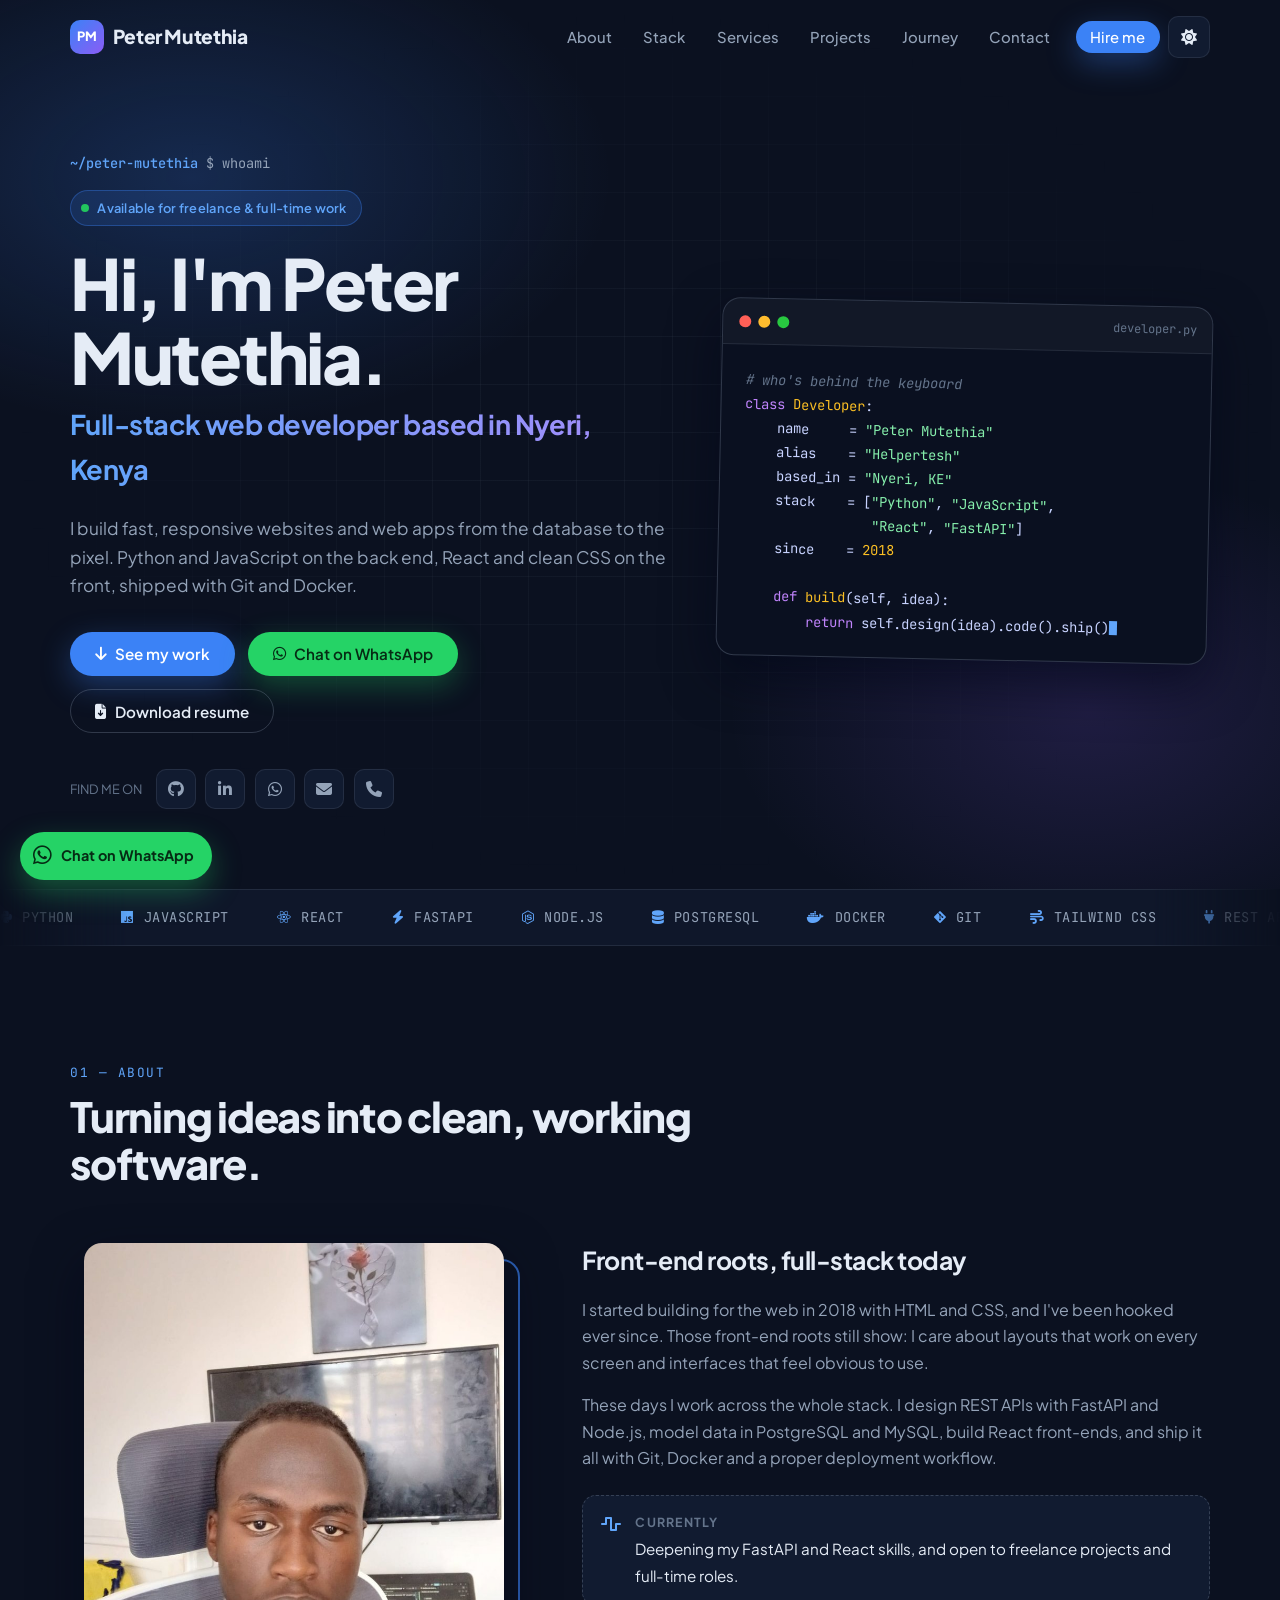
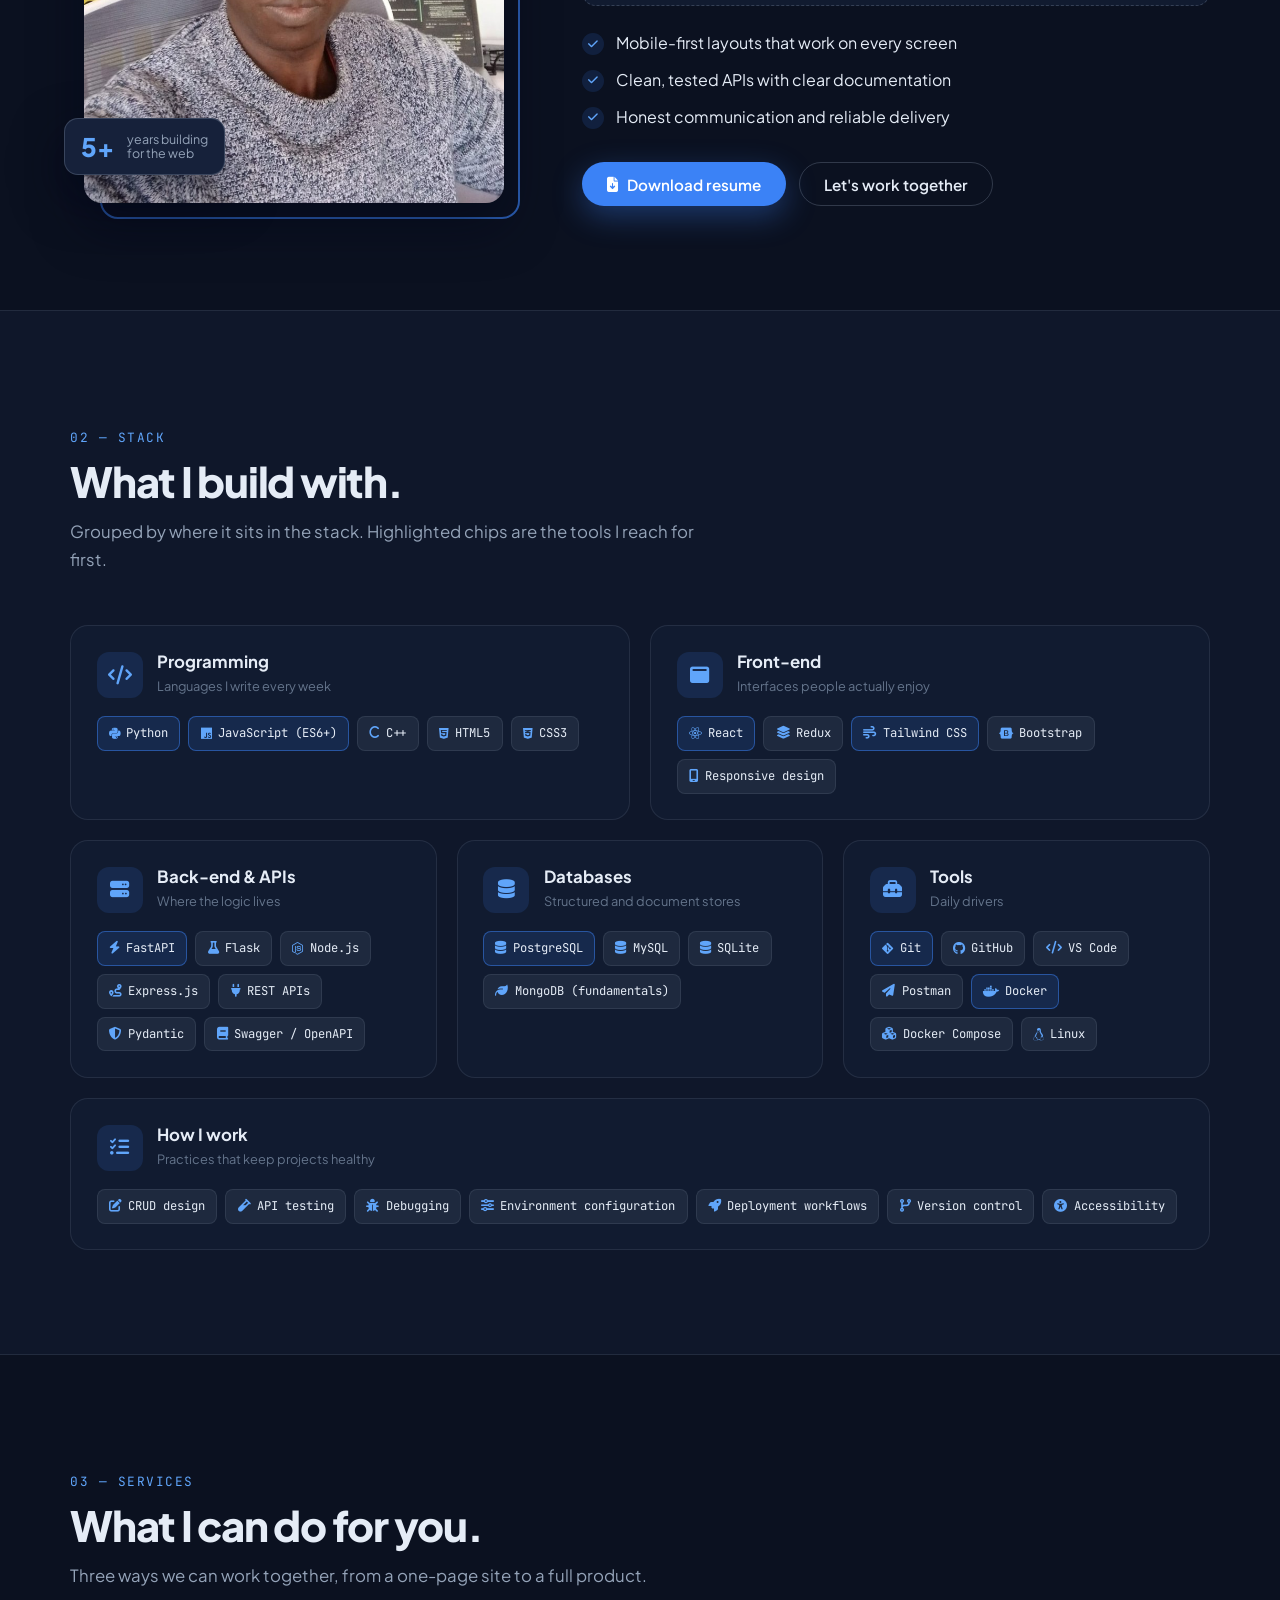
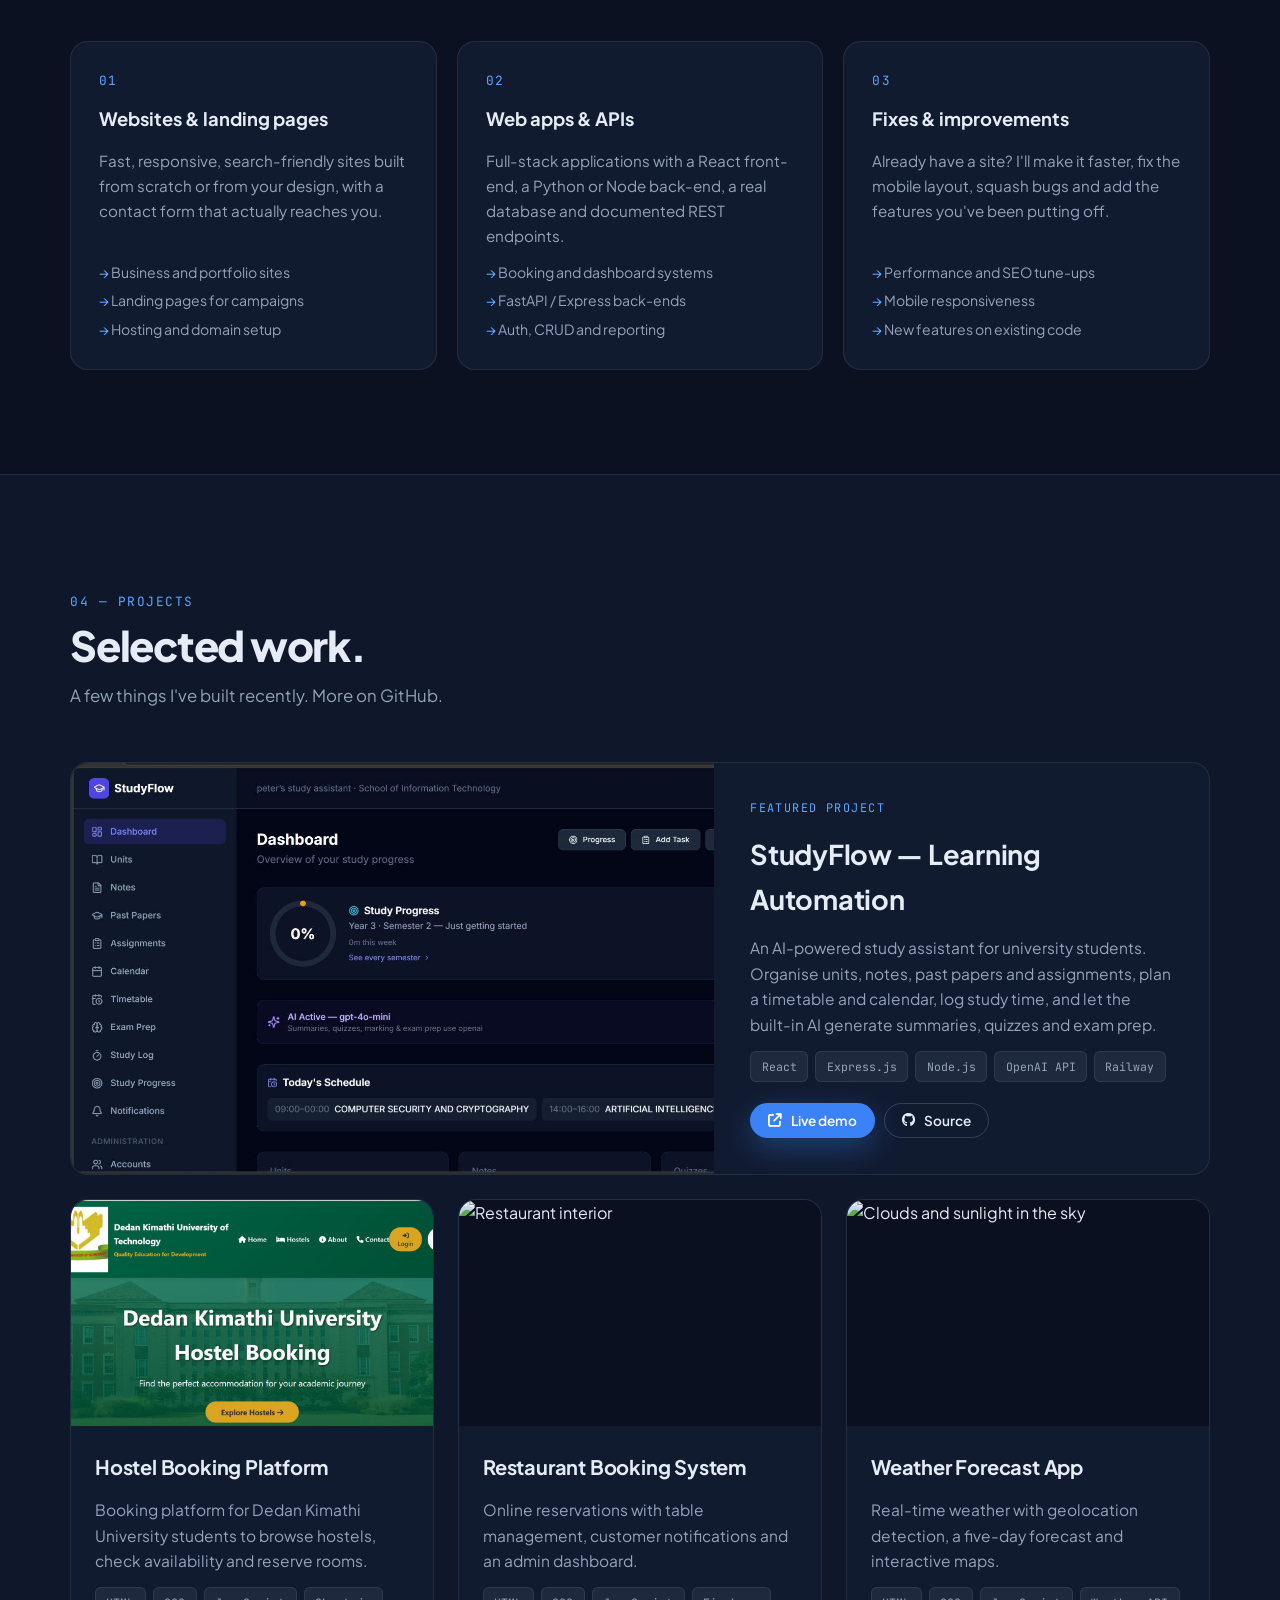
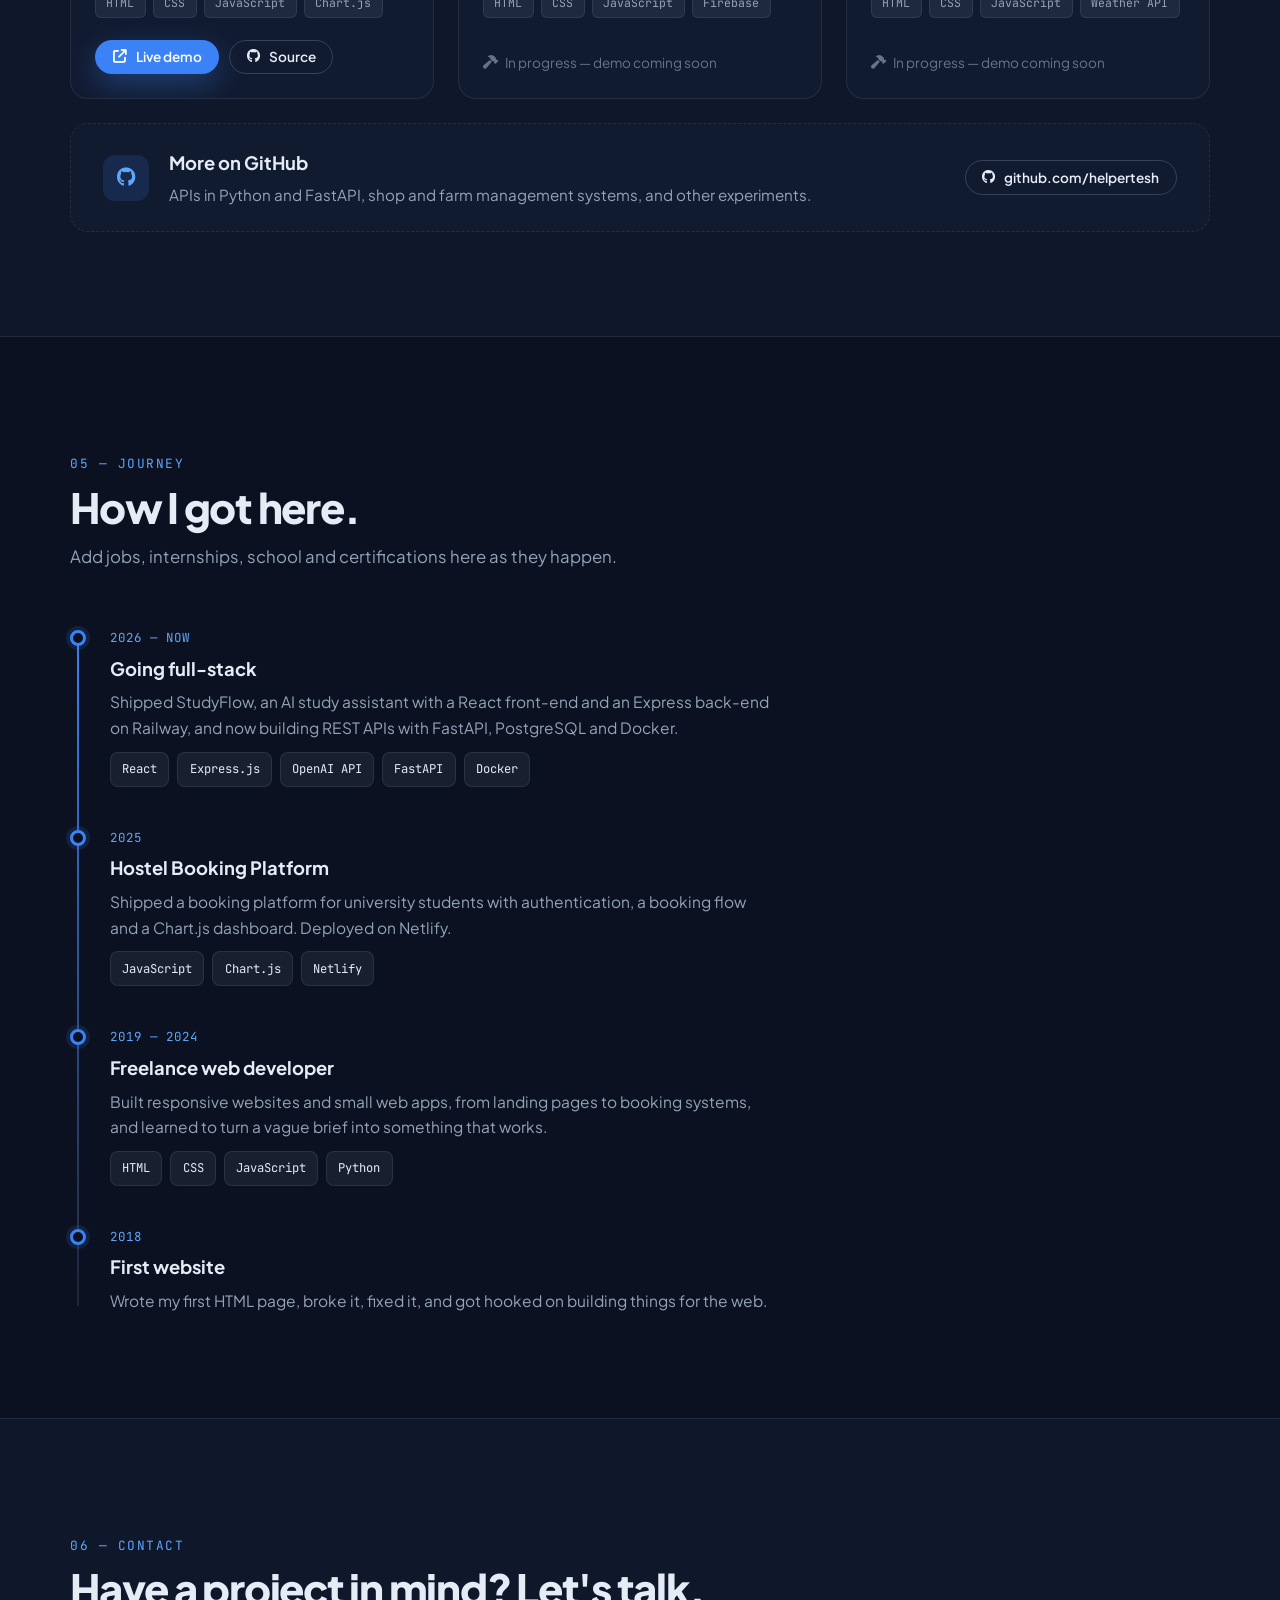
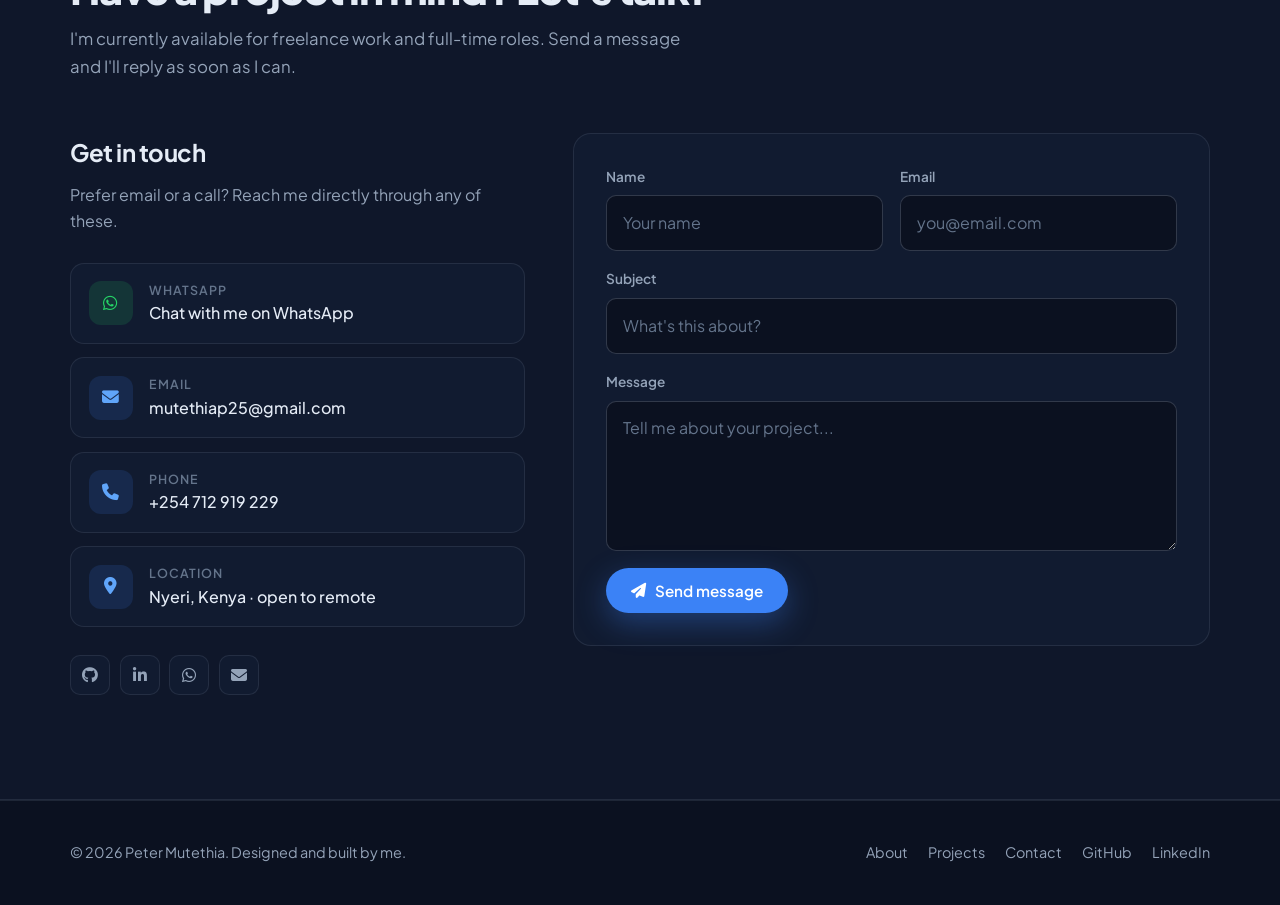
==== commit 165bcf98: "Update portfolio" ====
--- a/index.html
+++ b/index.html
@@ -4,13 +4,13 @@
     <meta charset="UTF-8">
     <meta name="viewport" content="width=device-width, initial-scale=1.0">
     <title>Peter Mutethia | Full-Stack Web Developer</title>
-    <meta name="description" content="Peter Mutethia (Helpertesh) is a full-stack web developer in Nairobi, Kenya, building fast, responsive websites and web apps with Python, JavaScript, React and FastAPI.">
+    <meta name="description" content="Peter Mutethia (Helpertesh) is a full-stack web developer in Nyeri, Kenya, building fast, responsive websites and web apps with Python, JavaScript, React and FastAPI.">
     <meta name="theme-color" content="#0b1120">
 
     <!-- Social sharing (what shows up when you paste the link in WhatsApp, LinkedIn, X) -->
     <meta property="og:type" content="website">
     <meta property="og:title" content="Peter Mutethia | Full-Stack Web Developer">
-    <meta property="og:description" content="Fast, responsive websites and web apps. Python, JavaScript, React, FastAPI. Based in Nairobi, Kenya.">
+    <meta property="og:description" content="Fast, responsive websites and web apps. Python, JavaScript, React, FastAPI. Based in Nyeri, Kenya.">
     <meta property="og:image" content="assets/peter.jpg">
     <meta name="twitter:card" content="summary_large_image">
 
@@ -31,8 +31,8 @@
       "jobTitle": "Full-Stack Web Developer",
       "email": "mailto:mutethiap25@gmail.com",
       "telephone": "+254712919229",
-      "address": { "@type": "PostalAddress", "addressLocality": "Nairobi", "addressCountry": "KE" },
-      "sameAs": ["https://github.com/helpertesh"]
+      "address": { "@type": "PostalAddress", "addressLocality": "Nyeri", "addressCountry": "KE" },
+      "sameAs": ["https://github.com/helpertesh", "https://www.linkedin.com/in/peter-mutethia-954aa8364/"]
     }
     </script>
 
@@ -87,7 +87,7 @@
             -webkit-font-smoothing: antialiased; overflow-x: hidden;
             transition: background .3s, color .3s;
         }
-        img { display: block; max-width: 100%; }
+        img { display: block; max-width: 100%; height: auto; }
         a { color: inherit; text-decoration: none; }
         ul { list-style: none; }
         button, input, textarea { font: inherit; color: inherit; }
@@ -234,7 +234,7 @@
         .about-grid { display: grid; grid-template-columns: minmax(0, 5fr) minmax(0, 7fr); gap: 4rem; align-items: center; }
         .about-photo { position: relative; max-width: 420px; justify-self: center; }
         .about-photo::before { content: ""; position: absolute; inset: 0; border-radius: var(--radius); border: 2px solid var(--accent); transform: translate(16px, 16px); opacity: .7; z-index: 0; }
-        .about-photo img { position: relative; z-index: 1; border-radius: var(--radius); aspect-ratio: 4 / 5; object-fit: cover; object-position: center top; box-shadow: var(--shadow); }
+        .about-photo img { position: relative; z-index: 1; width: 100%; height: auto; border-radius: var(--radius); aspect-ratio: 3 / 4; object-fit: cover; object-position: center 35%; box-shadow: var(--shadow); }
         .about-badge {
             position: absolute; z-index: 2; left: -1.25rem; bottom: 1.75rem;
             background: var(--card-2); border: 1px solid var(--border-strong); border-radius: 14px; padding: .8rem 1rem; box-shadow: var(--shadow);
@@ -488,7 +488,7 @@
                     <p class="terminal-line"><b>~/peter-mutethia</b> $ whoami</p>
                     <span class="pill"><span class="dot"></span> Available for freelance &amp; full-time work</span>
                     <h1>Hi, I'm Peter Mutethia.</h1>
-                    <p class="hero-role">Full-stack web developer based in Nairobi, Kenya</p>
+                    <p class="hero-role">Full-stack web developer based in Nyeri, Kenya</p>
                     <p class="lead">I build fast, responsive websites and web apps from the database to the pixel. Python and JavaScript on the back end, React and clean CSS on the front, shipped with Git and Docker.</p>
                     <div class="hero-actions">
                         <a href="#projects" class="btn btn-primary"><i class="fas fa-arrow-down"></i> See my work</a>
@@ -499,6 +499,7 @@
                         <span>FIND ME ON</span>
                         <!-- EDIT: add LinkedIn / X / etc. by copying one of these lines and changing the href + icon -->
                         <a class="icon-link" href="https://github.com/helpertesh" target="_blank" rel="noopener" aria-label="GitHub"><i class="fab fa-github"></i></a>
+                        <a class="icon-link" href="https://www.linkedin.com/in/peter-mutethia-954aa8364/" target="_blank" rel="noopener" aria-label="LinkedIn"><i class="fab fa-linkedin-in"></i></a>
                         <a class="icon-link wa" href="https://wa.me/254712919229?text=Hi%20Peter%2C%20I%20found%20your%20portfolio%20and%20would%20like%20to%20talk%20about%20a%20project." target="_blank" rel="noopener" aria-label="WhatsApp"><i class="fab fa-whatsapp"></i></a>
                         <a class="icon-link" href="mailto:mutethiap25@gmail.com" aria-label="Email"><i class="fas fa-envelope"></i></a>
                         <a class="icon-link" href="tel:+254712919229" aria-label="Phone"><i class="fas fa-phone"></i></a>
@@ -512,7 +513,7 @@
 <span class="kw">class</span> <span class="fn">Developer</span>:
     name     = <span class="str">"Peter Mutethia"</span>
     alias    = <span class="str">"Helpertesh"</span>
-    based_in = <span class="str">"Nairobi, KE"</span>
+    based_in = <span class="str">"Nyeri, KE"</span>
     stack    = [<span class="str">"Python"</span>, <span class="str">"JavaScript"</span>,
                 <span class="str">"React"</span>, <span class="str">"FastAPI"</span>]
     since    = <span class="fn">2018</span>
@@ -550,7 +551,7 @@
                 </header>
                 <div class="about-grid">
                     <div class="about-photo reveal">
-                        <img src="assets/peter.jpg" alt="Peter Mutethia working at a laptop" width="800" height="1200" loading="lazy">
+                        <img src="assets/peter.jpg" alt="Peter Mutethia, software developer" width="800" height="1067" loading="lazy">
                         <div class="about-badge">
                             <span class="num">5+</span>
                             <span class="lbl">years building<br>for the web</span>
@@ -878,11 +879,12 @@
                             </li>
                             <li>
                                 <span class="contact-icon"><i class="fas fa-location-dot"></i></span>
-                                <div><strong>Location</strong><span class="val">Nairobi, Kenya &middot; open to remote</span></div>
+                                <div><strong>Location</strong><span class="val">Nyeri, Kenya &middot; open to remote</span></div>
                             </li>
                         </ul>
                         <div class="social-row">
                             <a class="icon-link" href="https://github.com/helpertesh" target="_blank" rel="noopener" aria-label="GitHub"><i class="fab fa-github"></i></a>
+                            <a class="icon-link" href="https://www.linkedin.com/in/peter-mutethia-954aa8364/" target="_blank" rel="noopener" aria-label="LinkedIn"><i class="fab fa-linkedin-in"></i></a>
                             <a class="icon-link wa" href="https://wa.me/254712919229?text=Hi%20Peter%2C%20I%20found%20your%20portfolio%20and%20would%20like%20to%20talk%20about%20a%20project." target="_blank" rel="noopener" aria-label="WhatsApp"><i class="fab fa-whatsapp"></i></a>
                             <a class="icon-link" href="mailto:mutethiap25@gmail.com" aria-label="Email"><i class="fas fa-envelope"></i></a>
                         </div>
@@ -922,6 +924,7 @@
                 <a href="#projects">Projects</a>
                 <a href="#contact">Contact</a>
                 <a href="https://github.com/helpertesh" target="_blank" rel="noopener">GitHub</a>
+                <a href="https://www.linkedin.com/in/peter-mutethia-954aa8364/" target="_blank" rel="noopener">LinkedIn</a>
             </div>
         </div>
     </footer>
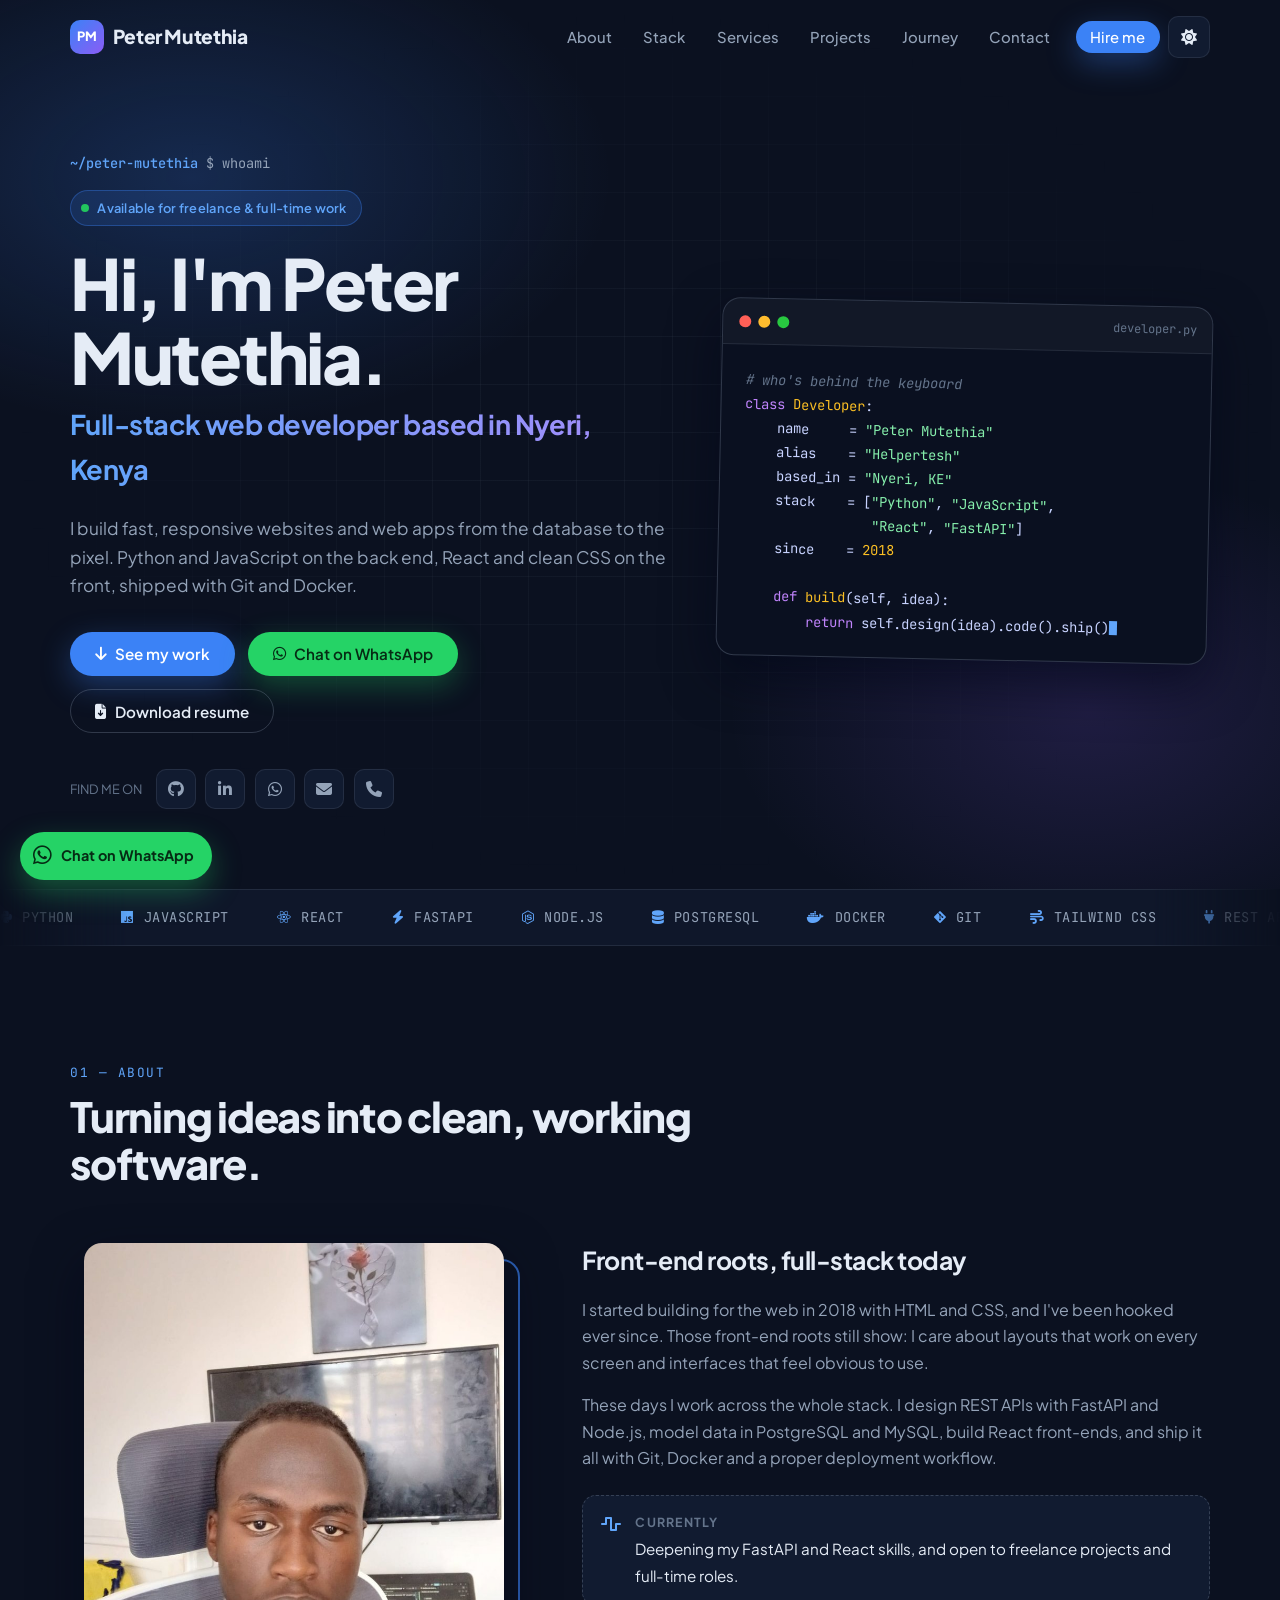
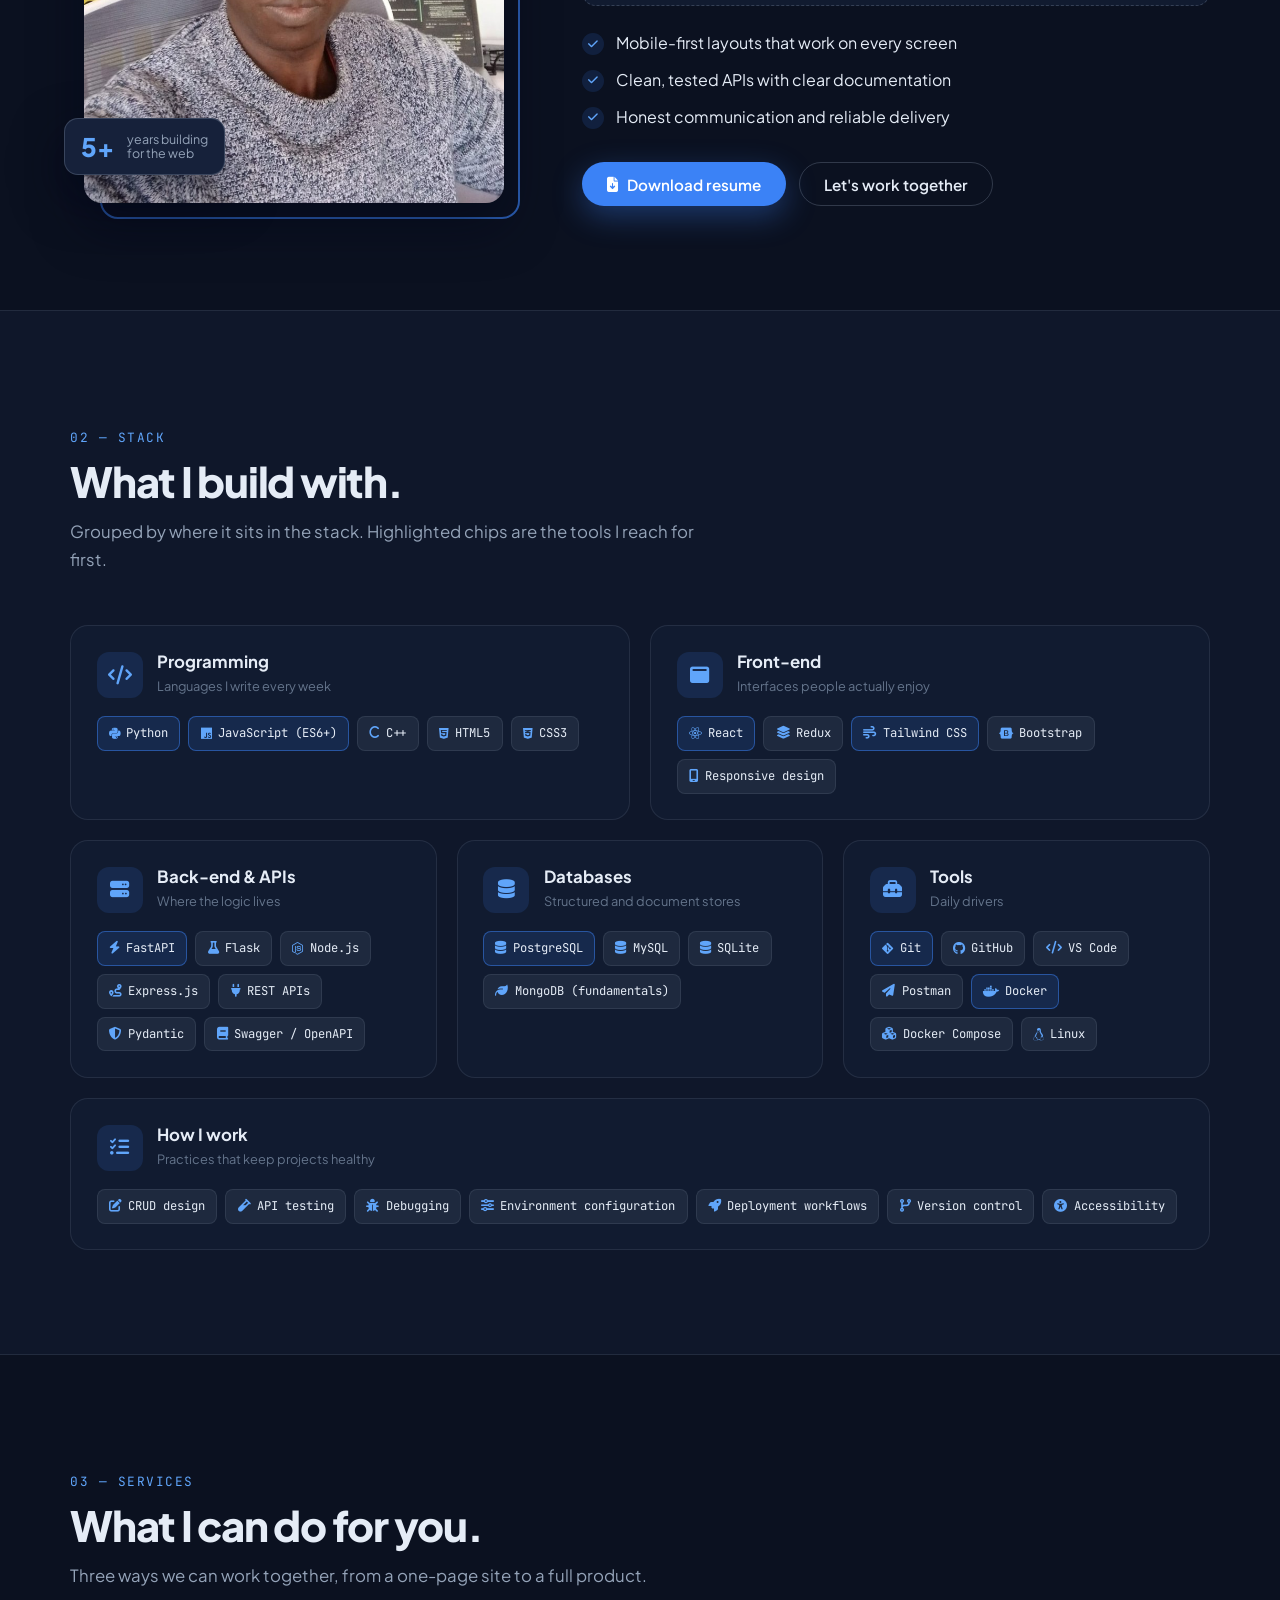
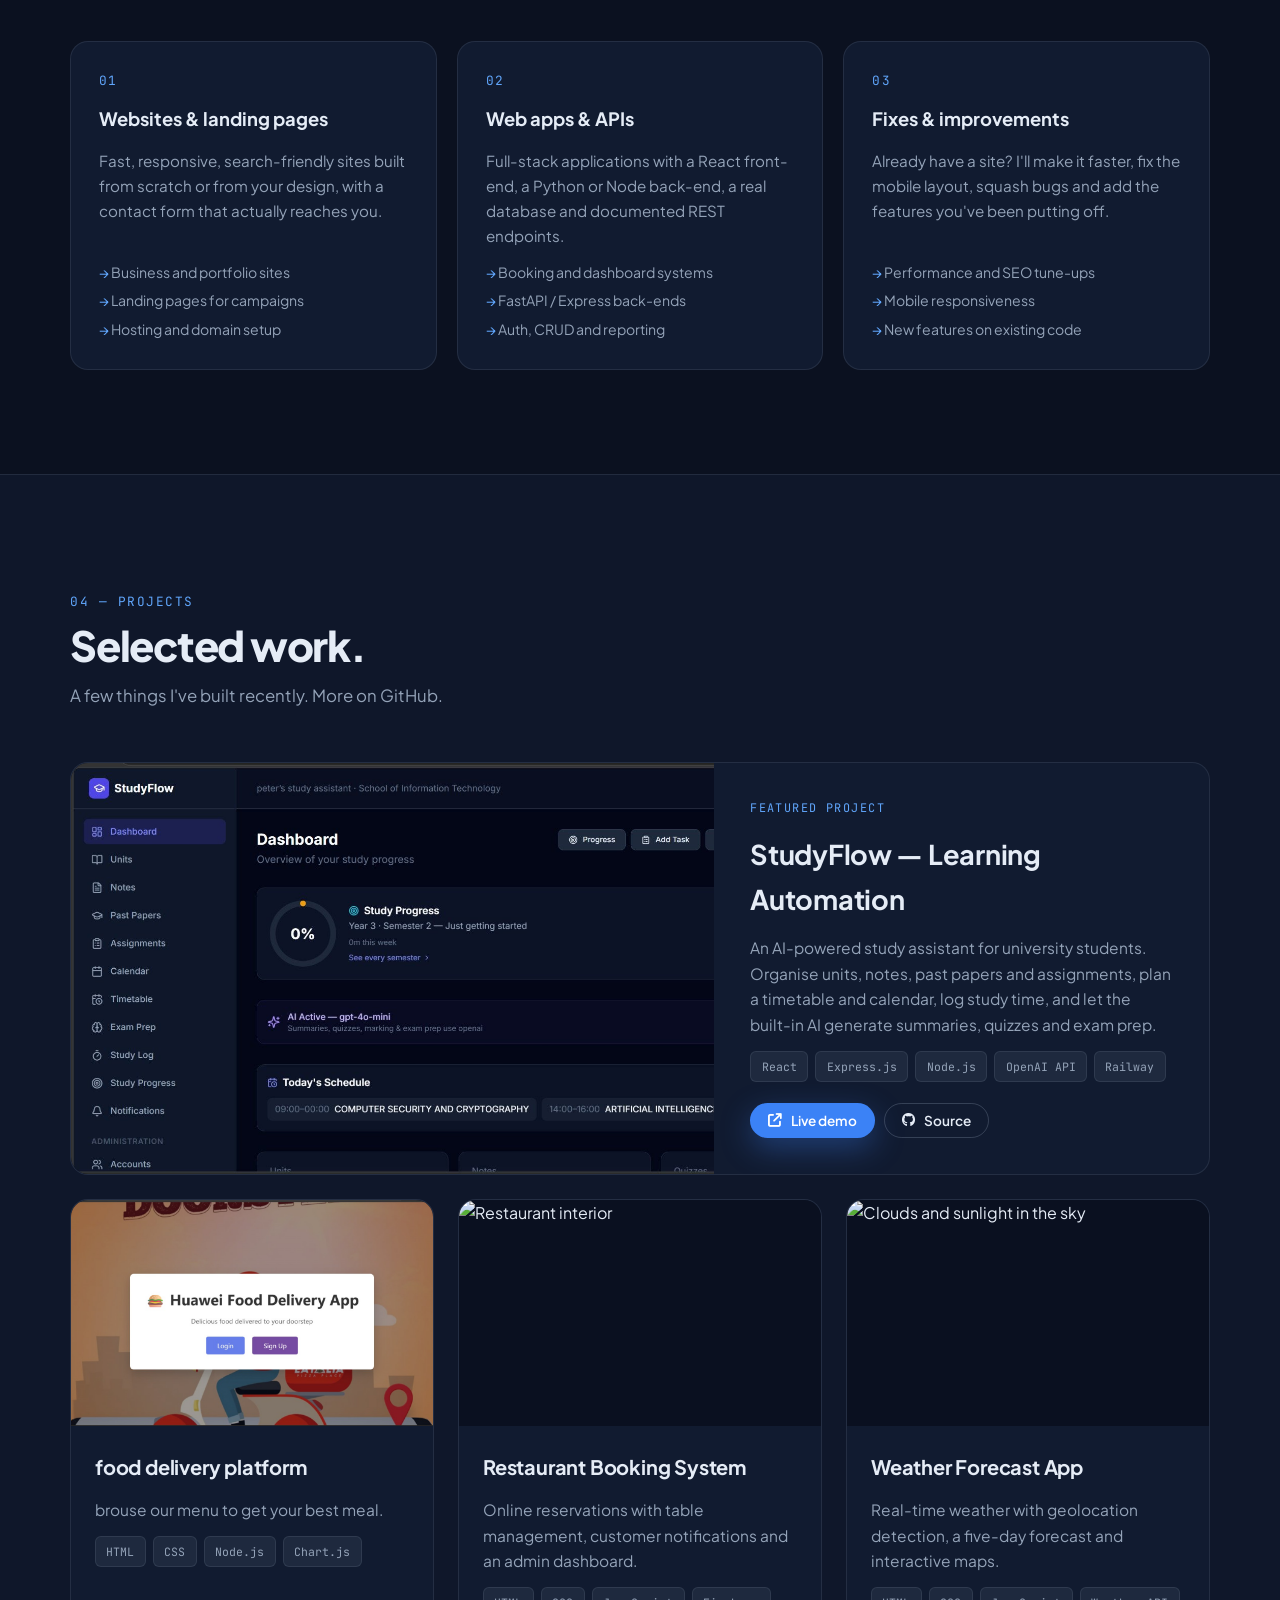
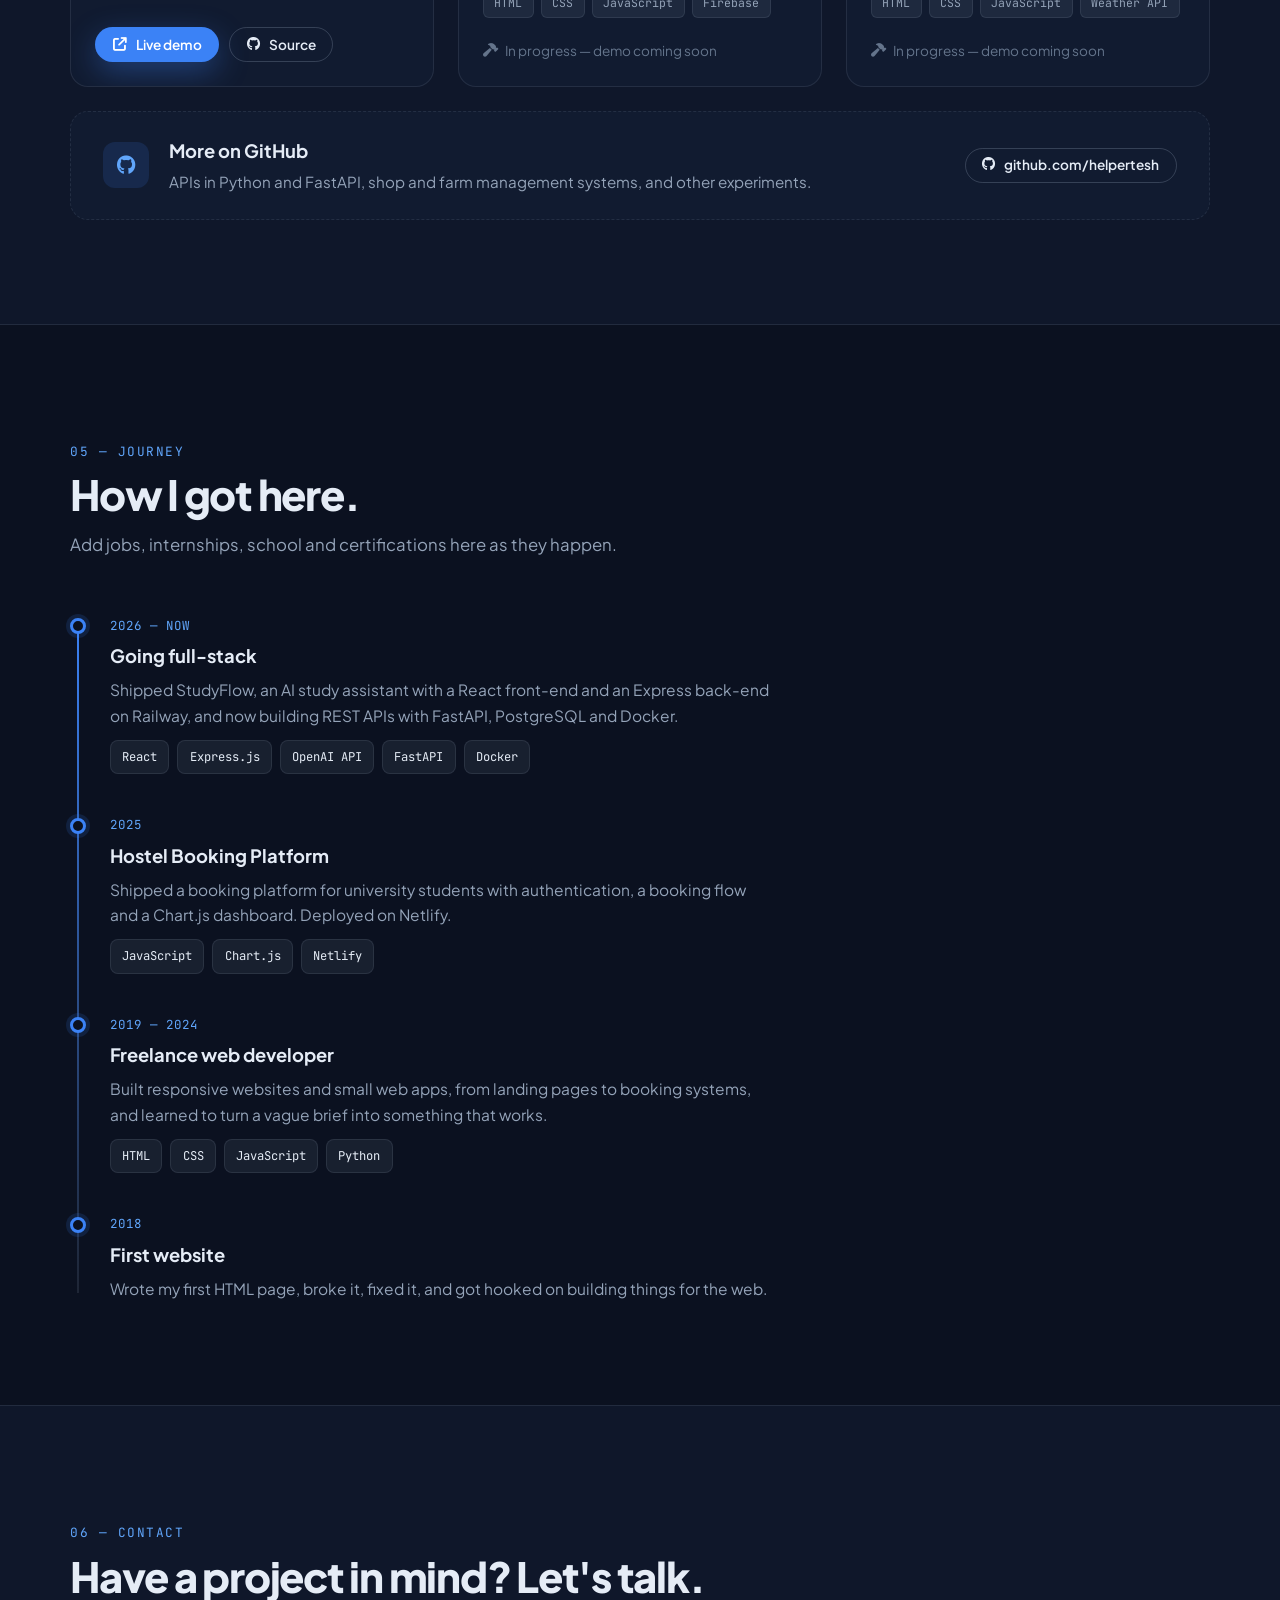
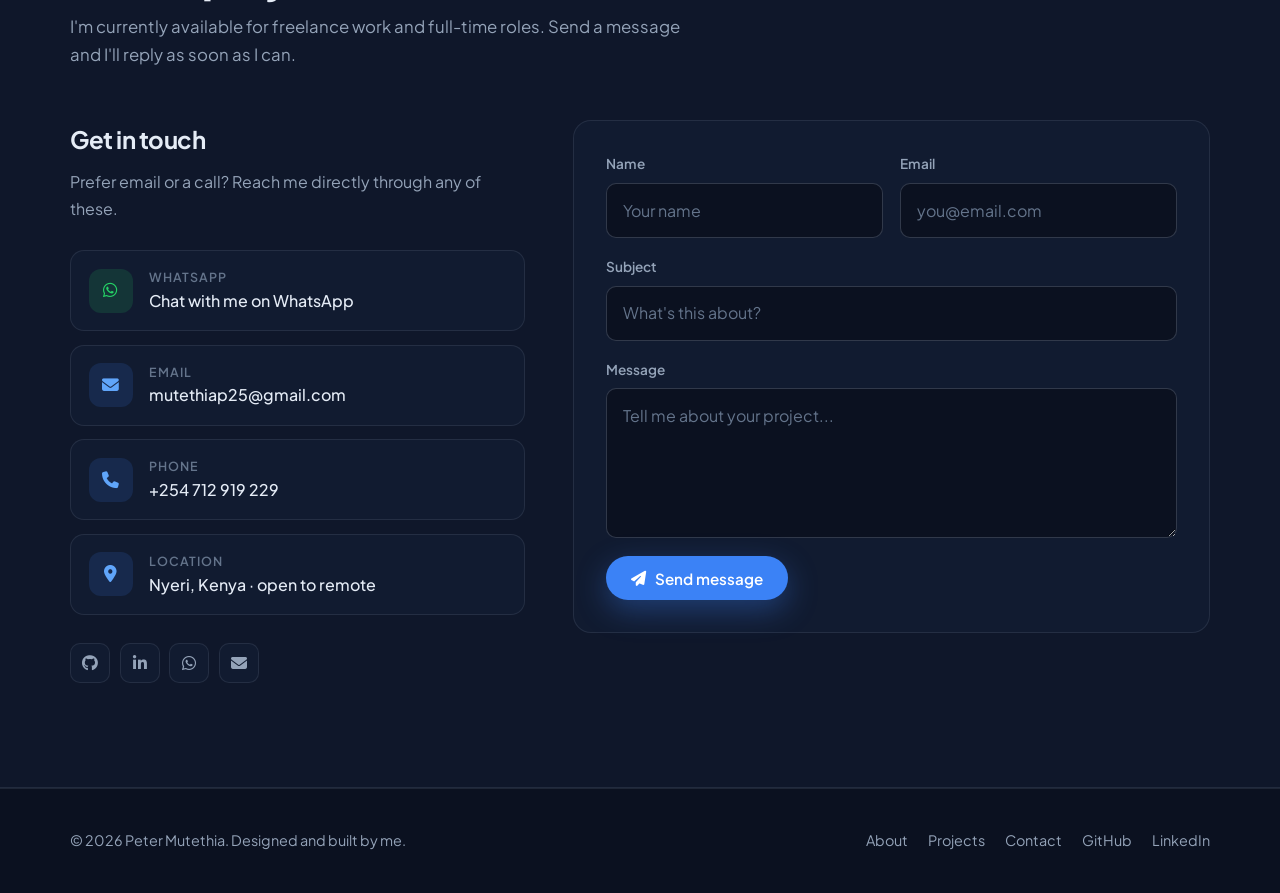
==== commit 4f1609d7: "update index.html" ====
--- a/index.html
+++ b/index.html
@@ -760,17 +760,17 @@
                     </article>
 
                     <article class="project-card reveal">
-                        <a class="project-thumb" href="https://cool-arithmetic-8f3db7.netlify.app/" target="_blank" rel="noopener" aria-label="Open Hostel Booking live site">
-                            <img src="assets/hostel-booking.jpg" alt="Hostel Booking website for Dedan Kimathi University" loading="lazy">
-                            <span class="overlay"><span><i class="fas fa-arrow-up-right-from-square"></i> View live site</span></span>
+                        <a class="project-thumb" href="https://food-delivery-app-gamma-six.vercel.app/" target="_blank" rel="noopener" aria-label="Open Food Delivery live site">
+                            <img src="food.jpeg" alt="Food Delivery website" loading="lazy">
+                            <span class="overlay"><span><i class="fas fa-arrow-up-right-from-square">view live site</i> </span></span>
                         </a>
                         <div class="project-body">
-                            <h3>Hostel Booking Platform</h3>
-                            <p>Booking platform for Dedan Kimathi University students to browse hostels, check availability and reserve rooms.</p>
-                            <ul class="tags"><li>HTML</li><li>CSS</li><li>JavaScript</li><li>Chart.js</li></ul>
+                            <h3>food delivery platform</h3>
+                            <p>brouse our menu to get your best meal.</p>
+                            <ul class="tags"><li>HTML</li><li>CSS</li><li>Node.js</li><li>Chart.js</li></ul>
                             <div class="project-links">
-                                <a href="https://cool-arithmetic-8f3db7.netlify.app/" target="_blank" rel="noopener" class="btn btn-primary btn-sm"><i class="fas fa-arrow-up-right-from-square"></i> Live demo</a>
-                                <a href="https://github.com/helpertesh/hostel-bookin" target="_blank" rel="noopener" class="btn btn-ghost btn-sm"><i class="fab fa-github"></i> Source</a>
+                                <a href="https://food-delivery-app-gamma-six.vercel.app/" target="_blank" rel="noopener" class="btn btn-primary btn-sm"><i class="fas fa-arrow-up-right-from-square"></i> Live demo</a>
+                                <a href="https://github.com/helpertesh/food-delivery-app" target="_blank" rel="noopener" class="btn btn-ghost btn-sm"><i class="fab fa-github"></i> Source</a>
                             </div>
                         </div>
                     </article>
